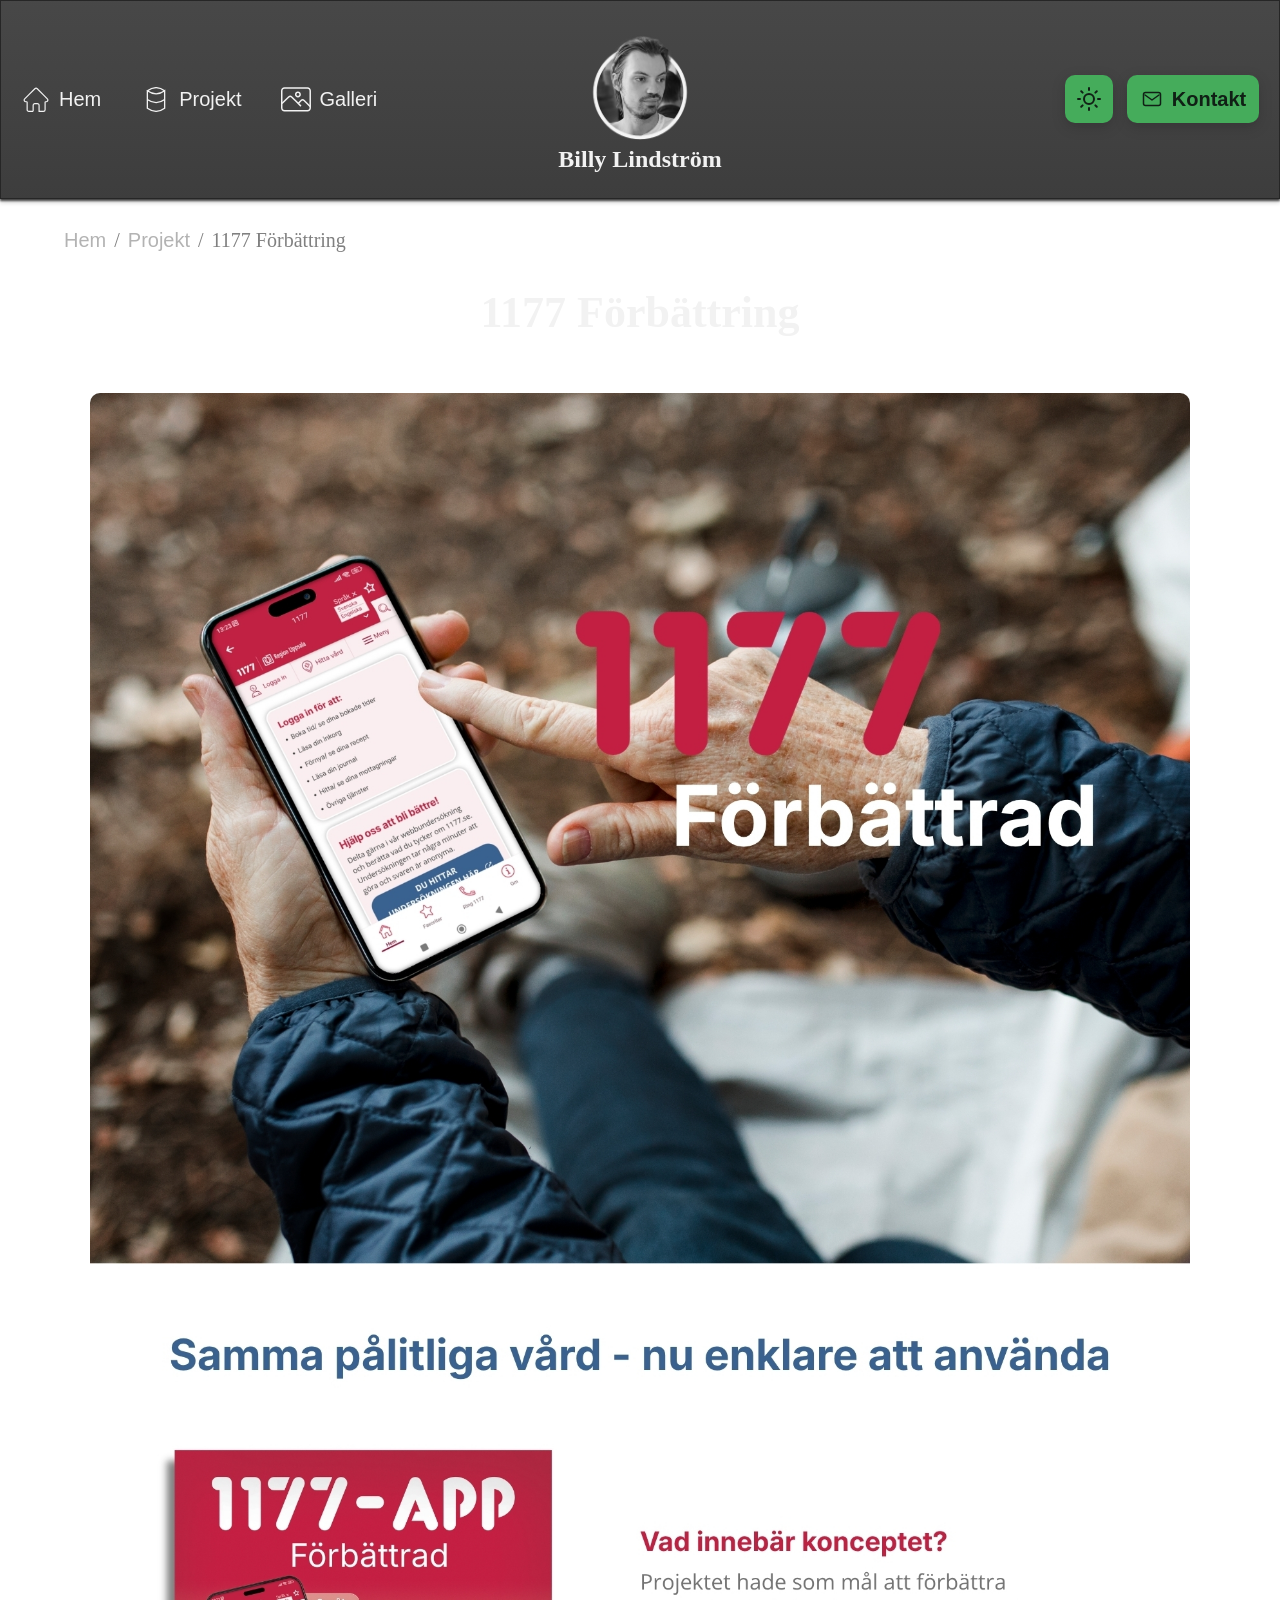
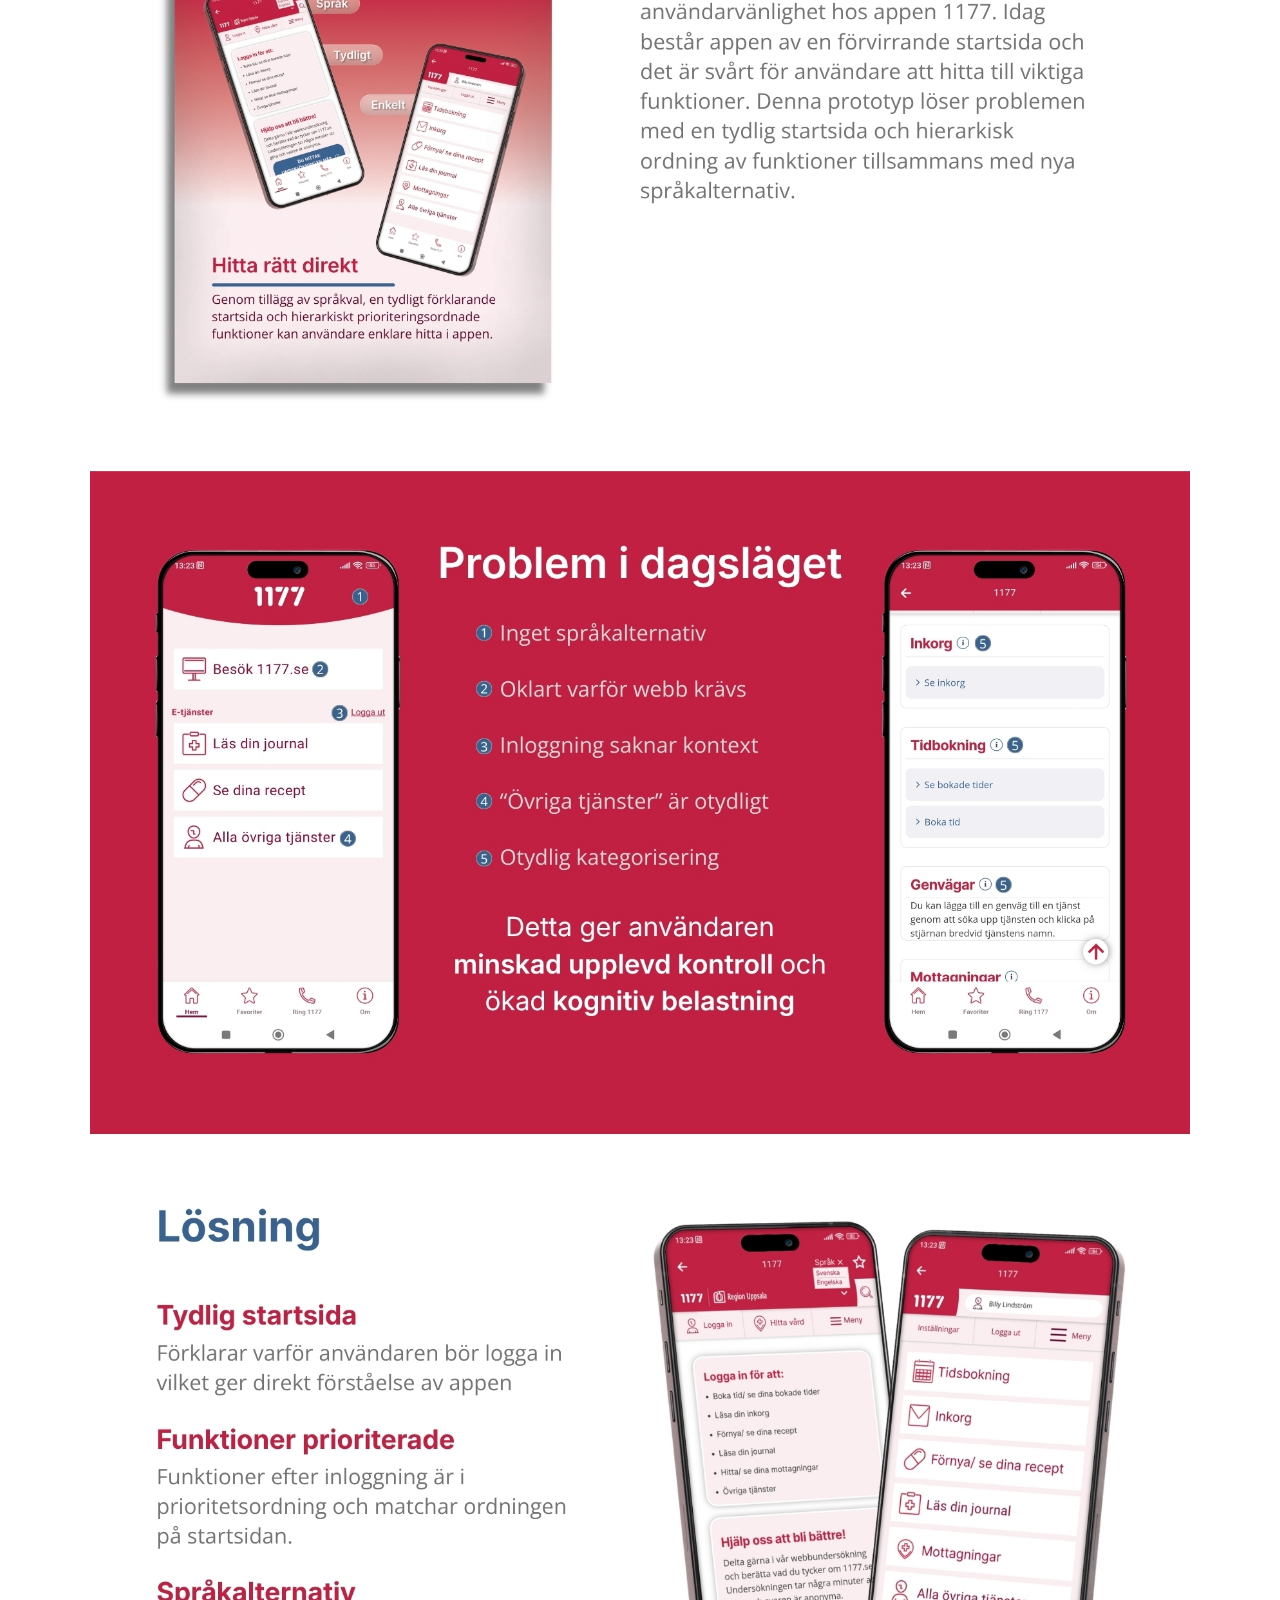
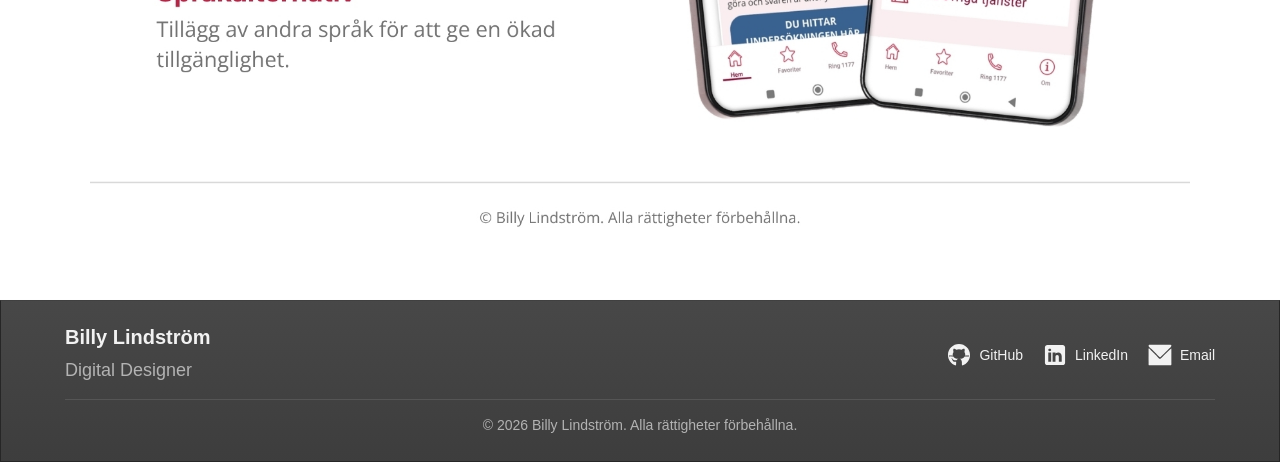
==== 1177-förbättring.html @ c071bd4d "New Manifest transparens project and added "läs mer" within the website for other projects" ====
<!DOCTYPE html>
<html lang="sv">

<head>
    <meta charset="UTF-8">
    <meta name="viewport" content="width=device-width, initial-scale=1.0">
    <title>Designmanifest</title>
    <link rel="icon" type="image/png" href="images/Porträtt-svartvit2.png">
    <link rel="stylesheet" href="Main.css">
</head>

<body>
    <video class="video-background" src="videos/Motion-graphics.mp4" autoplay loop muted playsinline></video>
    <!-- Navigation header -->
    <header>
        <nav class="navbar">
            <button class="menu-toggle" id="menuToggle" type="button" aria-controls="site-menu" aria-expanded="false">
                <span></span>
                <span></span>
                <span></span>
                <span class="sr-only">Öppna meny</span>
            </button>
            <ul class="nav-left" id="site-menu">
                <li>
                    <a href="index.html">
                        <svg class="nav-icon" width="25" height="25" viewBox="0 0 621 524"
                            xmlns="http://www.w3.org/2000/svg" style="vertical-align:middle;">
                            <path
                                d="M251,510.66l-90.501,0c-9.397,0 -18.41,-3.733 -25.055,-10.378c-6.645,-6.645 -10.378,-15.658 -10.378,-25.055c0,-46.145 0,-124.404 0,-154c-0,-3.132 -1.244,-6.137 -3.459,-8.352c-2.215,-2.215 -5.219,-3.459 -8.352,-3.459c-4.131,-0 -9.142,-0 -14.696,-0c-14.359,0 -27.298,-8.666 -32.765,-21.943c-5.467,-13.277 -2.38,-28.541 7.816,-38.651c65.613,-65.059 166.693,-165.285 213.264,-211.463c13.86,-13.743 36.225,-13.689 50.019,0.122c46.204,46.261 146.283,146.464 211.201,211.463c10.125,10.137 13.148,25.374 7.661,38.609c-5.487,13.235 -18.404,21.863 -32.732,21.863l-10.086,-0c-6.523,0 -11.811,5.288 -11.811,11.811c0,29.596 0,107.855 0,154c0,19.569 -15.864,35.433 -35.433,35.433l-90.531,0l0,-125.442c-0,-9.397 -3.733,-18.41 -10.378,-25.055c-6.645,-6.645 -15.658,-10.378 -25.055,-10.378c-16.707,-0 -36.591,-0 -53.297,-0c-9.397,-0 -18.41,3.733 -25.055,10.378c-6.645,6.645 -10.378,15.658 -10.378,25.055c0,47.369 0,125.442 0,125.442"
                                fill="none" stroke="currentColor" stroke-width="25" />
                        </svg>Hem
                    </a>
                </li>
                <li>
                    <a href="Projects.html">
                        <svg class="nav-icon" width="25" height="25" viewBox="0 0 353 474"
                            xmlns="http://www.w3.org/2000/svg" style="vertical-align:middle;">
                            <path
                                d="M340.407,71.674c-106.076,-78.644 -215.357,-79.153 -327.907,0c112.55,79.153 221.832,78.644 327.907,0l0,330.454c-106.076,78.644 -215.357,79.153 -327.907,-0l-0,-330.454l0,165.227c112.55,79.153 221.832,78.644 327.907,0"
                                fill="none" stroke="currentColor" stroke-width="25" />
                        </svg>Projekt
                    </a>
                </li>
                <li>
                    <a href="Gallery.html">
                        <svg class="nav-icon" width="25" height="25" viewBox="0 0 504 408"
                            xmlns="http://www.w3.org/2000/svg" style="vertical-align:middle;">
                            <path
                                d="M444.443,0c32.615,0 59.055,26.44 59.055,59.055l-0,289.346c0,32.615 -26.44,59.055 -59.055,59.055l-385.388,0c-32.615,-0 -59.055,-26.44 -59.055,-59.055l0,-289.346c-0,-32.615 26.44,-59.055 59.055,-59.055l385.388,0Zm-0,25l-385.388,0c-18.808,0 -34.055,15.247 -34.055,34.055l-0,289.346c-0,18.808 15.247,34.055 34.055,34.055l385.388,-0c18.808,-0 34.055,-15.247 34.055,-34.055l0,-289.346c0,-18.808 -15.247,-34.055 -34.055,-34.055Z"
                                fill="25" fill="currentcolor" stroke="currentColor" stroke-width="0" />
                            <path
                                d="M16.219,272.722c-0,0 73.354,-72.583 113.105,-111.916c13.8,-13.655 36.019,-13.662 49.828,-0.016c49.623,49.037 156.05,154.206 156.05,154.206"
                                fill="none" stroke="currentColor" stroke-width="25" />
                            <path
                                d="M289.064,269.664c0,0 27.565,-27.275 49.034,-48.518c13.8,-13.655 36.019,-13.662 49.828,-0.016c36.871,36.435 101.643,100.442 101.643,100.442"
                                fill="none" stroke="currentColor" stroke-width="25" />
                            <path
                                d="M284.288,69.465c27.474,0 49.78,22.306 49.78,49.78c0,27.474 -22.306,49.78 -49.78,49.78c-27.474,0 -49.78,-22.306 -49.78,-49.78c0,-27.474 22.306,-49.78 49.78,-49.78Zm0,25c-13.676,0 -24.78,11.103 -24.78,24.78c0,13.676 11.103,24.78 24.78,24.78c13.676,0 24.78,-11.103 24.78,-24.78c0,-13.676 -11.103,-24.78 -24.78,-24.78Z"
                                fill="25" fill="currentcolor" stroke="currentColor" stroke-width="0" />
                        </svg>Galleri
                    </a>
                </li>
            </ul>
            <div class="nav-center">
                <img src="images/Porträtt-svartvit2.png" alt="Portrait">
                <h1>Billy Lindström</h1>
            </div>
            <ul class="nav-right">
                <li>
                    <button class="theme-toggle" id="themeToggle" title="Toggle dark/light mode"
                        aria-label="Toggle dark/light mode">
                        <svg class="sun-icon" viewBox="0 0 24 24" xmlns="http://www.w3.org/2000/svg">
                            <circle cx="12" cy="12" r="5"></circle>
                            <line x1="12" y1="1" x2="12" y2="3"></line>
                            <line x1="12" y1="21" x2="12" y2="23"></line>
                            <line x1="4.22" y1="4.22" x2="5.64" y2="5.64"></line>
                            <line x1="18.36" y1="18.36" x2="19.78" y2="19.78"></line>
                            <line x1="1" y1="12" x2="3" y2="12"></line>
                            <line x1="21" y1="12" x2="23" y2="12"></line>
                            <line x1="4.22" y1="19.78" x2="5.64" y2="18.36"></line>
                            <line x1="18.36" y1="5.64" x2="19.78" y2="4.22"></line>
                        </svg>
                        <svg class="moon-icon" viewBox="0 0 24 24" xmlns="http://www.w3.org/2000/svg"
                            style="display:none;">
                            <path d="M21 12.79A9 9 0 1 1 11.21 3 7 7 0 0 0 21 12.79z"></path>
                        </svg>
                    </button>
                </li>
                <li>
                    <a href="Contact.html"><svg class="contact-icon" viewBox="0 0 24 24" aria-hidden="true">
                            <rect x="3.5" y="5.5" width="17" height="13" rx="2"></rect>
                            <path d="m5 8 7 5 7-5"></path>
                        </svg>Kontakt</a>
                </li>
            </ul>
        </nav>
    </header>
    <main>
        <div class="designmanifest-page">
            <nav class="breadcrumbs">
                <a href="index.html">Hem</a>
                <span>/</span>
                <a href="Projects.html">Projekt</a>
                <span>/</span>
                <span>1177 Förbättring</span>
            </nav>
            <section class="Project-Title">
                <h1>1177 Förbättring</h1>
            </section>
            <div class="designmanifest-container">
                <img id="designmanifest-uppslag1" src="images/1177_förbättring_läs-mer.jpg"
                    alt="1177 Förbättring uppslag 1">
            </div>
        </div>
    </main>
    <!-- Footer section -->
    <footer>
        <div class="footer-content">
            <div class="footer-left">
                <h3>Billy Lindström</h3>
                <p>Digital Designer</p>
            </div>
            <div class="footer-social">
                <a href="https://github.com/Billywebdev" target="_blank">
                    <svg class="footer-icon" xmlns="http://www.w3.org/2000/svg" viewBox="0 0 50 50" width="24"
                        height="24" style="vertical-align:middle;">
                        <path
                            d="M17.791,46.836C18.502,46.53,19,45.823,19,45v-5.4c0-0.197,0.016-0.402,0.041-0.61C19.027,38.994,19.014,38.997,19,39c0,0-3,0-3.6,0c-1.5,0-2.8-0.6-3.4-1.8c-0.7-1.3-1-3.5-2.8-4.7C8.9,32.3,9.1,32,9.7,32c0.6,0.1,1.9,0.9,2.7,2c0.9,1.1,1.8,2,3.4,2c2.487,0,3.82-0.125,4.622-0.555C21.356,34.056,22.649,33,24,33v-0.025c-5.668-0.182-9.289-2.066-10.975-4.975c-3.665,0.042-6.856,0.405-8.677,0.707c-0.058-0.327-0.108-0.656-0.151-0.987c1.797-0.296,4.843-0.647,8.345-0.714c-0.112-0.276-0.209-0.559-0.291-0.849c-3.511-0.178-6.541-0.039-8.187,0.097c-0.02-0.332-0.047-0.663-0.051-0.999c1.649-0.135,4.597-0.27,8.018-0.111c-0.079-0.5-0.13-1.011-0.13-1.543c0-1.7,0.6-3.5,1.7-5c-0.5-1.7-1.2-5.3,0.2-6.6c2.7,0,4.6,1.3,5.5,2.1C21,13.4,22.9,13,25,13s4,0.4,5.6,1.1c0.9-0.8,2.8-2.1,5.5-2.1c1.5,1.4,0.7,5,0.2,6.6c1.1,1.5,1.7,3.2,1.6,5c0,0.484-0.045,0.951-0.11,1.409c3.499-0.172,6.527-0.034,8.204,0.102c-0.002,0.337-0.033,0.666-0.051,0.999c-1.671-0.138-4.775-0.28-8.359-0.089c-0.089,0.336-0.197,0.663-0.325,0.98c3.546,0.046,6.665,0.389,8.548,0.689c-0.043,0.332-0.093,0.661-0.151,0.987c-1.912-0.306-5.171-0.664-8.879-0.682C35.112,30.873,31.557,32.75,26,32.969V33c2.6,0,5,3.9,5,6.6V45c0,0.823,0.498,1.53,1.209,1.836C41.37,43.804,48,35.164,48,25C48,12.318,37.683,2,25,2S2,12.318,2,25C2,35.164,8.63,43.804,17.791,46.836z"
                            fill="currentColor" />
                    </svg>GitHub
                </a>
                <a href="https://www.linkedin.com/in/billy-lindström-bb3aa13b2" target="_blank">
                    <svg class="footer-icon" xmlns="http://www.w3.org/2000/svg"
                        xmlns:xlink="http://www.w3.org/1999/xlink" viewBox="0 0 50 50" width="24px" height="24px"
                        style="vertical-align:middle;">
                        <path
                            d="M41,4H9C6.24,4,4,6.24,4,9v32c0,2.76,2.24,5,5,5h32c2.76,0,5-2.24,5-5V9C46,6.24,43.76,4,41,4z M17,20v19h-6V20H17z M11,14.47c0-1.4,1.2-2.47,3-2.47s2.93,1.07,3,2.47c0,1.4-1.12,2.53-3,2.53C12.2,17,11,15.87,11,14.47z M39,39h-6c0,0,0-9.26,0-10c0-2-1-4-3.5-4.04h-0.08C27,24.96,26,27.02,26,29c0,0.91,0,10,0,10h-6V20h6v2.56c0,0,1.93-2.56,5.81-2.56c3.97,0,7.19,2.73,7.19,8.26V39z"
                            fill="currentColor" />
                    </svg>LinkedIn
                </a>
                <a href="mailto:billy.lindstrom@hotmail.com">
                    <svg class="footer-icon" width="24" height="24" viewBox="0 0 50 50" version="1.1"
                        xmlns="http://www.w3.org/2000/svg" xmlns:xlink="http://www.w3.org/1999/xlink"
                        xml:space="preserve" xmlns:serif="http://www.serif.com/"
                        style="fill-rule:evenodd;clip-rule:evenodd;stroke-linejoin:round;stroke-miterlimit:2;">
                        <g id="Background" transform="matrix(0.950097,0,0,1.180982,-0.65261,1.380369)">
                            <path
                                d="M2.447,8.427C2.742,8.596 3.127,8.561 3.423,8.731C4.349,9.262 4.216,9.431 13.823,17.095C15.227,18.215 15.251,18.155 16.644,19.318C17.124,19.718 17.165,19.651 22.746,24.195C26.514,27.263 27.274,27 28.401,26.341C30.385,25.178 50.625,8.661 51.391,8.685C52.189,8.71 51.966,10.651 51.966,16.5C51.966,32.578 51.957,32.573 52.034,35.495C52.12,38.701 50.699,37.965 47.5,37.966C10.873,37.971 10.884,37.865 4.505,38.034C1.299,38.12 2.035,36.699 2.034,33.5C2.031,13.565 2.061,13.567 1.96,11.501C1.949,11.276 1.834,8.936 1.962,8.68C2.043,8.516 2.366,8.59 2.447,8.427Z"
                                fill="currentColor" />
                            <path
                                d="M3.824,6.159C2.826,5.372 2.82,5.39 2.746,5.309C1.814,4.282 2.16,2.776 2.469,2.47C3.144,1.804 5.341,2.034 7.5,2.034C46.631,2.038 46.629,1.993 49.513,2.034C52.671,2.079 52.805,4.402 50.307,6.285C40.594,13.607 30.113,22.178 28.397,23.343C26.434,24.675 25.297,23.022 20.626,19.342C15.994,15.694 16.02,15.669 15.617,15.354C11.662,12.265 11.65,12.32 7.766,9.172C5.833,7.606 5.774,7.703 3.824,6.159Z"
                                fill="currentColor" />
                        </g>
                    </svg>Email
                </a>
            </div>
        </div>
        <div class="footer-divider"></div>
        <div class="footer-bottom">
            <p>&copy; 2026 Billy Lindström. Alla rättigheter förbehållna.</p>
        </div>
    </footer>
    <script src="Main.js"></script>
</body>

</html>
---- Main.css ----
/* Modern arrow icon for links */
.arrow-icon {
  display: inline-block;
  vertical-align: middle;
  transition: transform 0.2s cubic-bezier(0.4, 0, 0.2, 1);
  color: inherit;
}

/* Animate arrow icon on hover for h3 links */
h3 a:hover .arrow-icon {
  transform: translateX(4px);
}

/* ===================================
   CSS VARIABLES
   =================================== */

:root {
  /* Colors dark mode */
  --bg: hsl(211, 0%, 5%);
  --bg-light: hsl(211, 0%, 10%);
  --bg-xtra-light: hsl(211, 0%, 15%);
  --bg-transparent: hsla(211, 0%, 5%, 0.8);
  --bg-light-transparent: hsla(211, 0%, 10%, 0.8);
  --text: hsl(0, 0%, 95%);
  --text-muted: hsl(0, 0%, 70%);
  --text-xtra-muted: hsl(0, 0%, 50%);
  --border: hsl(0, 0%, 15%);
  --gradient: linear-gradient(0deg, var(--bg), var(--bg-light));
  --gradient-transparent: linear-gradient(0deg,
      var(--bg-transparent),
      var(--bg-light-transparent));
  --highlight: hsl(0, 0%, 25%);
  --shadow: 0px 2px 2px hsla(0, 0%, 0%, 0.7), 0px 4px 4px hsla(0, 0%, 0%, 0.15);
  --color-accent-gold: #45ac5b;
  --color-accent-gold-light: #4ec267;

  /* Colors light mode */
  --bg-light-mode: hsl(0, 0%, 98%);
  --bg-light-mode-dark: hsl(0, 0%, 90%);
  --bg-light-mode-xtra-dark: hsl(0, 0%, 80%);
  --bg-light-mode-transparent: hsla(0, 0%, 98%, 0.8);
  --bg-light-mode-dark-transparent: hsla(0, 0%, 90%, 0.8);
  --text-light-mode: hsl(0, 0%, 10%);
  --text-light-mode-muted: hsl(0, 0%, 30%);
  --text-light-mode-xtra-muted: hsl(0, 0%, 60%);
  --color-light-mode-accent: #ba53a3;
  --color-light-mode-accent-light: #d95fbe;
  --border-light-mode: hsl(0, 0%, 80%);
  --gradient-light-mode: linear-gradient(0deg,
      var(--bg-light-mode),
      var(--bg-light-mode-dark));
  --gradient-light-mode-transparent: linear-gradient(0deg,
      var(--bg-light-mode-transparent),
      var(--bg-light-mode-dark-transparent));
  --highlight-light-mode: hsl(0, 0%, 98%);

  /* Font Families */
  --font-heading: Montserrat;
  --font-body: Open Sans, sans-serif;

  /* Font Sizes */
  --font-size-xs: 0.6875rem;
  --font-size-sm: 0.75rem;
  --font-size-base: 0.875rem;
  --font-size-md: 1rem;
  --font-size-lg: 1.125rem;
  --font-size-xl: 1.25rem;
  --font-size-2xl: 1.375rem;
  --font-size-3xl: 1.5rem;
  --font-size-4xl: 1.625rem;
  --font-size-5xl: 1.75rem;
  --font-size-6xl: 2rem;
  --font-size-7xl: 2.25rem;
  --font-size-8xl: 2.75rem;
  --font-size-9xl: 3.25rem;

  /* Spacing Scale */
  --gap-xs: 0.128em;
  --gap-s: 0.272em;
  --gap-m: 0.618em;
  --gap-l: 1em;
  --gap-xl: 1.618em;
  --gap-xxl: 2.618em;
}

/* Light mode theme overrides */
[data-theme="light"] {
  /* Light mode colors override */
  --bg: var(--bg-light-mode);
  --bg-light: var(--bg-light-mode-dark);
  --bg-xtra-light: var(--bg-light-mode-xtra-dark);
  --bg-transparent: var(--bg-light-mode-transparent);
  --bg-light-transparent: var(--bg-light-mode-dark-transparent);
  --text: var(--text-light-mode);
  --text-muted: var(--text-light-mode-muted);
  --text-xtra-muted: var(--text-light-mode-xtra-muted);
  --border: var(--border-light-mode);
  --gradient: var(--gradient-light-mode);
  --gradient-transparent: var(--gradient-light-mode-transparent);
  --highlight: var(--highlight-light-mode);
  --shadow: 0px 2px 2px hsla(0, 0%, 0%, 0.1), 0px 4px 4px hsla(0, 0%, 0%, 0.05);
  --color-accent-gold: var(--color-light-mode-accent);
  --color-accent-gold-light: var(--color-light-mode-accent-light);
}

/* Theme toggle button styling */
.theme-toggle {
  display: flex;
  align-items: center;
  justify-content: center;
  background: none;
  border: none;
  cursor: pointer;
  width: 40px;
  height: 40px;
  border-radius: 50%;
  transition: all 0.3s ease;
  color: var(--bg);
  font-size: 20px;
}

@media (hover: hover) and (pointer: fine) {
  .theme-toggle:hover {
    transform: scale(1.1);
  }
}

.theme-toggle svg {
  width: 24px;
  height: 24px;
  stroke: currentColor;
  fill: none;
  stroke-width: 2;
  stroke-linecap: round;
  stroke-linejoin: round;
}

/* ===================================
   GLOBAL STYLES & TYPOGRAPHY
   =================================== */

/* Fade-in animation for page content */
@keyframes fadeIn-from-bottom {
  from {
    opacity: 0;
    transform: translateY(-20px);
  }

  to {
    opacity: 1;
    transform: translateY(0);
  }
}

/* Fade-in animation for main title */
@keyframes fadeIn-from-top {
  from {
    opacity: 0;
    transform: translateY(20px);
  }

  to {
    opacity: 1;
    transform: translateY(0);
  }
}

/* Fade-in animation for error messages */
@keyframes fadeInError {
  from {
    opacity: 0;
    transform: translateY(-10px);
  }

  to {
    opacity: 1;
    transform: translateY(0);
  }
}

/* Imported fonts */
@font-face {
  font-family: Montserrat;
  src: url(fonts/Montserrat-VariableFont_wght.ttf);
}

/* Enable smooth scrolling for website */
html {
  scroll-behavior: smooth;
}

/* Reset default browser styles and set box-sizing for all elements */
* {
  box-sizing: border-box;
  padding: 0;
  margin: 0;
}

/* Styles main content area with background image */

main {
  position: relative;
  flex: 1;
  z-index: 1;
}

.video-background {
  position: fixed;
  top: 0;
  left: 0;
  width: 100vw;
  height: 100vh;
  object-fit: cover;
  z-index: 0;
  pointer-events: none;
}

/* Make sure content takes full height of viewport */
body {
  min-height: 100vh;
  display: flex;
  flex-direction: column;
}

/* Styles the heading text and adds a margin*/
h1 {
  font-family: var(--font-heading);
  font-size: var(--font-size-6xl);
  color: var(--text);
}

/* Styles the second and third heading text */
h2,
h3 {
  font-family: var(--font-body);
  font-size: var(--font-size-xl);
  color: var(--text);
}

/* Styles the fourth heading text - smaller, uses heading font */
h4 {
  font-family: var(--font-body);
  font-size: var(--font-size-xl);
  color: var(--text-muted);
}

/* Styles the body text */
p {
  font-family: var(--font-body);
  font-size: var(--font-size-lg);
  color: var(--text-muted);
  line-height: 1.5;
}

/* Styles specific words */
span {
  color: var(--color-accent-gold);
  font-family: var(--font-heading);
}

/* Styles heading links with gold color and smooth transitions */
h3 a {
  font-size: var(--font-size-xl);
  color: var(--color-accent-gold);
  font-family: var(--font-body);
  text-decoration: none;
  position: relative;
}

/* Animated underline for heading links */
h3 a::after {
  content: "";
  position: absolute;
  bottom: -3px;
  left: 0;
  width: 0;
  height: 2px;
  background-color: var(--color-accent-gold);
  transition: width 0.3s ease;
}

/* Hover state for heading links with color change */
h3 a:hover {
  color: var(--color-accent-gold-light);
}

/* Animate underline on hover */
h3 a:hover::after {
  width: 100%;
}

/* ===================================
   HEADER & NAVIGATION
   =================================== */

/* Align icon and link text horizontally inside each list item */
.nav-left li,
.nav-right li {
  display: flex;
  align-items: center;
  gap: 8px;
  color: var(--text);
}

/* Styles list item images with fixed dimensions */
li img,
.nav-icon {
  width: 30px;
  height: 25px;
  margin: 0;
  display: block;
  stroke: var(--text);
  fill: var(--text);
}

/* Adds background color, padding around elements and positions nav items correctly */
.navbar {
  background-color: var(--bg-light);
  background: var(--gradient-transparent);
  padding: 18px 0;
  border: solid 1px var(--border);
  position: relative;
  display: flex;
  justify-content: center;
  align-items: center;
  font-family: var(--font-body);
  box-shadow: var(--shadow);
  backdrop-filter: blur(6px);
  z-index: 10;
}

.menu-toggle {
  display: none;
}

/* Positions nav pages in an absoluted position with gap between */
.nav-left,
.nav-right {
  position: absolute;
  display: flex;
  gap: 60px;
}

/* Positions nav pages to the left with a margin */
.nav-left {
  left: 40px;
}

/* Positions "Contacts" page to the right with a margin */
.nav-right {
  right: 40px;
}

/* Styles linked text in navigation */
.nav-left a,
.nav-right a {
  color: var(--text);
  text-decoration: none;
  font-size: var(--font-size-xl);
  font-family: var(--font-body);
  display: flex;
  align-items: center;
  gap: 8px;
  transition: all 0.3s ease;
}

.contact-icon {
  width: 24px;
  height: 24px;
  display: block;
  flex: 0 0 auto;
  fill: none;
  stroke: currentColor;
  stroke-width: 1.5;
  stroke-linecap: round;
  stroke-linejoin: round;
}

/* Active state color for current page in navigation */
.nav-left li.active a {
  color: var(--text-muted);
}

.nav-left li.active .nav-icon {
  color: var(--text-muted);
  stroke: var(--text-muted);
  fill: var(--text-muted);
}

/* Smooth hover effect for left nav links */
.nav-left li {
  transition: all 0.3s ease;
}

/* Hover animation for left nav items with upward movement */
.nav-left li:hover {
  transform: translateY(-3px);
}

/* Changes left nav link text color on hover */
.nav-left a:hover {
  color: var(--text-muted);
}

/* Change SVG icon color on hover */
.nav-left li:hover .nav-icon {
  color: var(--text-muted);
  stroke: var(--text-muted);
  fill: var(--text-muted);
}

/* Style Contact button */
.nav-right li {
  background-color: var(--color-accent-gold);
  padding: 10px 16px;
  border-radius: 8px;
  transition: all 0.3s ease;
}

/* Styles Contact buttons text */
.nav-right a {
  color: var(--bg-light);
  font-weight: bold;
}

/* Light mode Contact button text styling */
[data-theme="light"] .nav-right a {
  color: white;
}

/* Light mode Contact button icon color - Image */
[data-theme="light"] .nav-right a img {
  filter: brightness(0) invert(1);
}

@media (hover: hover) and (pointer: fine) {

  /* Hover animation for Contact button */
  .nav-right li:hover {
    background-color: var(--color-accent-gold-light);
    transform: scale(1.08);
    box-shadow: 0 4px 12px rgba(78, 194, 103, 0.4);
  }

  /* Light mode hover effect for Contact button */
  [data-theme="light"] .nav-right li:hover {
    box-shadow: 0 4px 12px rgba(11, 47, 212, 0.3);
  }
}

/* Refined desktop navigation controls */
@media (min-width: 1000px) {
  .nav-right {
    align-items: center;
    gap: 14px;
  }

  .nav-right li {
    height: 48px;
    padding: 0;
    border-radius: 10px;
    background: var(--color-accent-gold);
    box-shadow: 0 4px 14px rgba(0, 0, 0, 0.18);
  }

  .nav-right li:first-child {
    width: 48px;
  }

  .nav-right li:last-child {
    min-width: 132px;
  }

  .nav-right .theme-toggle,
  .nav-right a {
    width: 100%;
    height: 100%;
  }

  .nav-right .theme-toggle {
    color: #102015;
    border-radius: 9px;
  }

  .nav-right a {
    justify-content: center;
    color: #102015;
    border-radius: 9px;
  }

  [data-theme="light"] .nav-right a {
    color: white;
  }



  [data-theme="light"] .nav-right .theme-toggle {
    color: white;
  }

  .nav-right li:hover {
    background-color: var(--color-accent-gold-light);
    transform: translateY(-2px);
    box-shadow: 0 8px 18px rgba(69, 172, 91, 0.28);
  }

  .nav-right li:first-child:hover .theme-toggle {
    transform: none;
  }
}

/* Aligns the portrait image with the name vertically and centered */
.nav-center {
  display: flex;
  flex-direction: column;
  align-items: center;
  text-align: center;
}

/* Changes the size of the portrait image and put a margin between the text */
.nav-center img {
  width: 120px;
  height: auto;
  margin-bottom: 6px;
}

.nav-center h1 {
  font-size: var(--font-size-3xl);
  color: var(--text);
}

/* ===================================
   FOOTER
   =================================== */

/* Styles and aligns the items in the footer */
footer {
  background-color: var(--bg-light);
  background: var(--gradient-transparent);
  border: solid 1px var(--border);
  border-top: solid 1px var(--highlight);
  padding: 40px 10%;
  margin-top: 0;
  display: flex;
  flex-direction: column;
  align-items: center;
  gap: 25px;
  box-shadow: var(--shadow);
  position: relative;
  z-index: 2;
  backdrop-filter: blur(6px);
}

/* Adds a row flex layout to footer content */
.footer-content {
  display: flex;
  justify-content: space-between;
  align-items: center;
  width: 100%;
  max-width: 1200px;
  gap: 40px;
}

/* Increase font size and adds margin for h3 */
.footer-left h3 {
  margin: 0 0 10px 0;
  font-size: var(--font-size-3xl);
}

/* Decrease font size for p */
.footer-left p {
  font-size: var(--font-size-lg);
}

/* Aligns social links */
.footer-social {
  display: flex;
  gap: 20px;
  align-items: center;
}

/* Aligns and styles social links */
.footer-social a {
  display: flex;
  align-items: center;
  gap: 8px;
  color: var(--text);
  text-decoration: none;
  font-family: var(--font-body);
  font-size: var(--font-size-lg);
  transition: all 0.3s ease;
}

/* Hover effect for social links */
.footer-social a:hover {
  color: var(--text-muted);
  transform: translateY(-2px);
}

/* Resizes social icons */
.footer-social img {
  width: 24px;
  height: 24px;
}

/* Footer social SVG icon color */
.footer-icon {
  fill: var(--text);
  width: 24px;
  height: 24px;
  display: inline-block;
  vertical-align: middle;
  transition: fill 0.3s;
}

/* Adds a divider */
.footer-divider {
  width: 100%;
  max-width: 1200px;
  height: 1px;
  background-color: rgba(255, 255, 255, 0.1);
}

/* Aligns the copyright section */
.footer-bottom {
  text-align: center;
  display: flex;
  align-items: center;
  gap: 15px;
  flex-wrap: wrap;
  justify-content: center;
}

/* Copyright text styling */
.footer-bottom p {
  margin: 0;
  font-size: var(--font-size-base);
  color: var(--text-muted);
}

/* Copyright text and links styling */
.footer-bottom a {
  color: var(--text-muted);
  text-decoration: none;
  font-size: var(--font-size-base);
  font-family: var(--font-body);
  transition: color 0.3s ease;
}

/* Change link color to gold on hover */
.footer-bottom a:hover {
  color: var(--color-accent-gold);
}

/* ===================================
   INDEX PAGE
   =================================== */

/* Index page content centered aligned with padding */
.index-page {
  display: flex;
  flex-direction: column;
  align-items: center;
  padding: 40px 10%;
  padding-top: 0;
}

/* Creates the main layout of the page with an overall grid*/
.container {
  display: grid;
  grid-template-columns: 1fr 1fr;
  grid-template-rows: clamp(100px, 20vw, 300px);
  grid-auto-rows: 400px;
  width: 1200px;
  max-width: 100%;
  gap: var(--gap-m);
  justify-items: stretch;
  align-items: stretch;
}

/* Styles the sections of the main grid and makes sure the take upp all the space within the grid. Adds an*/
.container div section {
  background: var(--gradient-transparent);
  border: solid 1px var(--border);
  border-top: solid 1px var(--highlight);
  border-radius: 10px;
  width: 100%;
  height: 100%;
  animation: fadeIn-from-bottom 1s ease-out;
  box-shadow: var(--shadow);
  backdrop-filter: blur(6px);
}

/* Pushes the first box of the grid across the top two columns*/
.item1 {
  grid-column-start: 1;
  grid-column-end: 3;
  height: clamp(100px, 20vw, 300px);
  display: flex;
  align-items: center;
  animation: fadeIn-from-top 1s ease-out;
}

/* Aligns the top image of text */
.item1 img {
  display: flex;
  justify-content: center;
  align-items: center;
  width: 100%;
  max-height: 100%;
  object-fit: contain;
}

/* Puts "Skills" and "Experiences" evenly next to each other and adds a gap between them */
.item2 {
  display: flex;
  flex-direction: row;
  justify-content: space-between;
  gap: var(--gap-m);
}

/* Adds padding within "Skills" and "Experiences" sections */
.item2 section {
  padding: var(--gap-xl);
  display: flex;
  flex-direction: column;
  flex: 1;
}

.item2 section h1 {
  margin-bottom: var(--gap-m);
}

.Experiences p {
  text-align: left;
  hyphens: auto;
  font-size: var(--font-size-md);
}

/* Grid layout for Skills cards; keep heading full width */
.Skills {
  display: flex;
  flex-wrap: wrap;
  gap: var(--gap-m);
}

.Skills h1 {
  grid-column: 1 / -1;
}

.Skills .Verktyg {
  margin: 0;
  justify-self: center;
  text-align: center;
}

.Verktyg {
  font-family: var(--font-body) !important;
  color: var(--text-xtra-muted);
  padding: var(--gap-s);
  border: var(--text-xtra-muted) 1px solid;
  display: inline-block;
  border-radius: var(--gap-s);
}

/* Positions skills titles next to their rating images */
.Skills h2 {
  display: flex;
  align-items: center;
  gap: 8px;
}

/* Resizes rating images */
.Skills h2 img {
  height: 1em;
  width: auto;
  display: inline-block;
}

/* Creates a grid within the main grid with a gap between three separate boxes */
.item3 {
  display: grid;
  grid-template-columns: 1fr 1fr;
  grid-template-rows: 1fr 1fr;
  gap: var(--gap-m);
}

/* Spans one of the three boxes to the top*/
.intro {
  grid-column: 1 / 3;
  padding: var(--gap-xl);
}

.intro h1 {
  font-size: var(--font-size-2xl);
  line-height: 1.3;
}

/* Centers Education and Years sections both horizontally and vertically */
.Education,
.Years {
  display: flex;
  justify-content: center;
  align-items: center;
  flex-direction: column;
  gap: var(--gap-s);
}

/* Aligns Projects and Gallery items */
.Projects,
.Gallery {
  display: flex;
  flex-direction: column;
  align-items: center;
  padding: 0;
  position: relative;
  overflow: hidden;
}

/* Carousel container with hidden overflow */
.carousel-container {
  width: 100%;
  height: 100%;
  display: flex;
  overflow: hidden;
  margin-top: 20px;
}

.carousel-container::-webkit-scrollbar {
  display: none;
}

/* Carousel track holds all slides */
.carousel-track {
  display: flex;
  align-items: center;
  justify-content: flex-start;
  gap: 1em;
  flex: 0 0 auto;
  will-change: transform;
  animation: carousel 40s linear infinite;
  padding-right: 1em;
}

/* Individual carousel slides */
.carousel-slide {
  flex: 0 0 auto;
  height: 100%;
}

/* Infinite carousel animation */
@keyframes carousel {
  from {
    transform: translateX(0);
  }

  to {
    transform: translateX(-100%);
  }
}

/* Adds margin to Projects and Gallery heading text */
.Projects h1,
.Gallery h1 {
  margin-top: var(--gap-l);
}

/* Resizes and styles images in Projects and Gallery sections */
.Projects img,
.Gallery img {
  width: 100%;
  height: 100%;
}

.Projects img {
  object-fit: cover;
  margin-top: 20px;
  animation: float 4s ease-in-out infinite;
}

/* Floating animation for Projects image */
@keyframes float {

  0%,
  100% {
    transform: translateY(0px);
  }

  50% {
    transform: translateY(15px);
  }
}

.intro h3,
.Projects h3,
.Gallery h3 {
  margin-top: var(--gap-m);
}

/* ===================================
   PROJECTS PAGE
   =================================== */

/* Title styling and positioning */
.Project-Title h1 {
  font-size: var(--font-size-9xl);
  padding: 20px;
}

/* Creates vertically stacked project cards. */
.projects-page {
  display: flex;
  flex-direction: column;
  align-items: center;
  gap: 40px;
  padding: 40px 10%;
}

/* Aligns and styles project cards horizontally */
.project-item {
  width: 1200px;
  max-width: 100%;
  height: 450px;
  background: var(--gradient-transparent);
  border: solid 1px var(--border);
  border-top: solid 1px var(--highlight);
  border-radius: 10px;
  padding: 0;
  display: flex;
  align-items: stretch;
  box-shadow: var(--shadow);
  backdrop-filter: blur(6px);
  animation: appear linear;
  animation-timeline: view();
  animation-range: entry 0% cover 20%;
  overflow: hidden;
}

@keyframes appear {
  from {
    opacity: 0;
    scale: 0.5;
  }

  to {
    opacity: 1;
    scale: 1;
  }
}

/* Image wrapper to contain zoom within left 50% */
.project-image-wrapper {
  flex: 0 0 50%;
  width: 50%;
  height: 100%;
  overflow: hidden;
  border-radius: 10px 0 0 10px;
}

/* Resizes and styles each projects image */
.project-item img {
  width: 100%;
  height: 100%;
  object-fit: cover;
  box-sizing: border-box;
  display: block;
  transition: transform 200ms ease;
}

/* Scale up rosmarin and vilda-djur images on hover */
.project-item img:hover {
  transform: scale(1.03);
}

/* Styles and positions each projects text */
.project-item .project-content {
  text-align: left;
  width: 50%;
  padding: var(--gap-xl);
}

/* Flexbox container for h1 and h2 to position them on same line */
.project-header {
  display: flex;
  justify-content: space-between;
  align-items: center;
}

.project-content h2 {
  font-size: var(--font-size-3xl);
  color: var(--text-muted);
}

/* Adds margins headings */
.project-content h3 {
  margin-bottom: var(--gap-xs);
  margin-top: var(--gap-l);
}

.project-content h4 {
  margin-top: var(--gap-xs);
}

/* ===================================
   DESIGNMANIFEST PAGE
   =================================== */

/* Align heading centered above main content and adds padding with full screen layout */
.designmanifest-page {
  display: flex;
  flex-direction: column;
  align-items: center;
  padding: 40px 10%;
}

/* Breadcrumbs navigation styling */
.breadcrumbs {
  width: 1200px;
  max-width: 100%;
  display: flex;
  align-items: center;
  gap: 8px;
  margin-bottom: 20px;
  font-family: var(--font-body);
  font-size: var(--font-size-xl);
  color: var(--text-muted);
}

.breadcrumbs a {
  color: var(--text-muted);
  text-decoration: none;
  transition: color 0.2s ease;
}

.breadcrumbs a:hover {
  color: var(--text);
}

.breadcrumbs span {
  color: var(--text-xtra-muted);
}

/* Title styling and positioning */
.designmanifest-page .Project-Title h1 {
  font-size: var(--font-size-9xl);
  margin: 0 0 40px 0;
  padding: 20px;
}

/* Container for designmanifest images displayed in a column */
.designmanifest-container {
  width: 1200px;
  max-width: 100%;
  display: flex;
  flex-direction: column;
  align-items: center;
  border-radius: 10px;
  overflow: hidden;
}

/* Styles each designmanifest image */
.designmanifest-container img {
  width: 100%;
  height: auto;
  object-fit: contain;
  box-shadow: var(--shadow);
}

.project-detail-title {
  font-size: var(--font-size-9xl);
  padding: 20px;
}

/* ===================================
   GALLERY PAGE
   =================================== */

/* Align heading centered above main content and adds padding with full screen layout */
.gallery-page {
  display: flex;
  flex-direction: column;
  align-items: center;
  padding: 40px 10%;
}

/* Title styling and positioning */
.gallery-page .Project-Title h1 {
  font-size: var(--font-size-9xl);
  margin: 0 0 40px 0;
  padding: 20px;
}

/* Resizes the main container for the gallery */
.gallery-container {
  width: 1200px;
  max-width: 100%;
}

/* Creates and styles the 3x3 grid */
.gallery-grid {
  display: grid;
  grid-template-columns: repeat(3, 1fr);
  gap: 20px;
  transition: transform 420ms cubic-bezier(0.22, 1, 0.36, 1), filter 420ms ease, opacity 420ms ease;
}

.gallery-grid.is-expanded .gallery-item:not(.is-active) {
  opacity: 1;
  filter: none;
  transform: none;
}

.gallery-grid.is-expanded .gallery-item.is-active {
  transform: scale(1);
}

/* Styles and aligns each gallery item*/
.gallery-item {
  border: solid 1px var(--border);
  background: var(--gradient-transparent);
  border-top: solid 1px var(--highlight);
  border-radius: 10px;
  display: flex;
  flex-direction: column;
  text-align: left;
  color: var(--text-muted);
  cursor: pointer;
  position: relative;
  transition:
    transform 420ms cubic-bezier(0.22, 1, 0.36, 1),
    box-shadow 220ms ease,
    opacity 320ms ease,
    filter 320ms ease,
    grid-column 420ms ease;
  transform-origin: center;
  will-change: transform, opacity, filter;
  box-shadow: var(--shadow);
  overflow: hidden;
  backdrop-filter: blur(6px);
  animation: appear linear;
  animation-timeline: view();
  animation-range: entry 0% cover 20%;
}

.gallery-item:focus-visible {
  outline: 2px solid var(--accent);
  outline-offset: 4px;
}

.gallery-item div {
  border-top: solid 1px var(--border);
  display: grid;
  grid-template-columns: 1fr auto;
  grid-template-rows: auto auto;
  align-items: center;
  padding: var(--gap-m);
}

/* Resizes and styles each gallery item image */
.gallery-item img {
  width: 100%;
  height: auto;
  object-fit: contain;
  border-top-left-radius: 10px;
  border-top-right-radius: 10px;
}

/* Aligns and styles each gallery item title */
.gallery-item h3 {
  font-family: var(--font-heading);
  grid-column: 1;
  grid-row: 1;
  margin: 0;
}

/* Place the optional h4 to the right of h3 */
.gallery-item h4 {
  color: var(--text-muted);
  grid-column: 2;
  grid-row: 1;
  justify-self: end;
}

/* Aligns and styles each gallery item description text */
.gallery-item p {
  color: var(--text-muted);
  grid-column: 1 / -1;
  grid-row: 2;
  margin-top: var(--gap-xs);
}

@media (hover: hover) and (pointer: fine) {

  /* Scale up and add shadow on hover for gallery items */
  .gallery-item:hover {
    transform: scale(1.03);
    box-shadow: 0 10px 20px rgba(0, 0, 0, 0.35);
    z-index: 2;
  }
}

.gallery-item.is-expanded {
  grid-column: 1 / -1;
  width: 100%;
  box-shadow: 0 18px 40px rgba(0, 0, 0, 0.4);
  z-index: 3;
  overflow: visible;
}

.gallery-item.is-expanded .gallery-close {
  opacity: 1;
  pointer-events: auto;
}

.gallery-item.is-expanded img {
  display: block;
  width: 100%;
  height: auto;
  max-height: none;
  object-fit: contain;
  border-radius: 0;
  background: rgba(15, 17, 22, 0.7);
}

.gallery-item.is-expanded>div {
  width: 100%;
}

.gallery-close {
  position: absolute;
  top: 14px;
  right: 14px;
  width: 42px;
  height: 42px;
  border-radius: 50%;
  border: 1px solid rgba(255, 255, 255, 0.2);
  background: rgba(10, 12, 18, 0.8);
  color: #fff;
  font-size: 2rem;
  line-height: 1;
  display: flex;
  align-items: center;
  justify-content: center;
  cursor: pointer;
  opacity: 0;
  pointer-events: none;
  transition: opacity 220ms ease, transform 200ms ease, background 200ms ease;
  z-index: 4;
}

.gallery-close:hover,
.gallery-close:focus-visible {
  transform: scale(1.05);
  background: rgba(30, 35, 45, 0.95);
}

/* ===================================
   CONTACT PAGE
   =================================== */

/* Center and positions title above form */
.contact-container {
  display: flex;
  flex-direction: column;
  align-items: center;
  padding: 40px 10%;
}

/* Contact page title styling and positioning */
.contact-title h1 {
  font-size: var(--font-size-9xl);
  margin: 0 0 35px 0;
  padding: 20px;
}

/* Puts Messages on left and subject,name,email and button on right with gap between */
.contact-form {
  display: flex;
  gap: 20px;
  align-items: stretch;
  width: 100%;
  max-width: 1200px;
  margin: 0 auto;
}

/* Adds background color, border radius, and padding to both form columns */
.contact-form .form-left,
.contact-form .form-right {
  background: var(--gradient-transparent);
  border: solid 1px var(--border);
  border-top: solid 1px var(--highlight);
  border-radius: 10px;
  padding: 20px;
  box-shadow: var(--shadow);
  backdrop-filter: blur(6px);
}

/* Left column take up 50% width */
.contact-form .form-left {
  flex: 1 1 50%;
  min-width: 300px;
}

/* Right column take up 50% width with vertical alignments */
.contact-form .form-right {
  flex: 1 1 50%;
  min-width: 260px;
  display: flex;
  flex-direction: column;
  gap: 0;
  justify-content: space-between;
}

/* Container for name fields to display side by side */
.name-fields {
  display: flex;
  gap: 10px;
  width: 100%;
}

/* Individual name field containers */
.name-field {
  flex: 1;
  position: relative;
}

/* Error message styling */
.error-message {
  color: #dc3545;
  font-size: var(--font-size-base);
  margin-top: 2px;
  display: block;
  position: absolute;
  animation: fadeInError 0.3s ease-out;
}

/* Input field validation states */
.contact-form input.input-error,
.contact-form textarea.input-error,
.contact-form select.input-error {
  border: 2px solid #dc3545 !important;
}

.contact-form input.input-valid,
.contact-form textarea.input-valid,
.contact-form select.input-valid {
  border: 2px solid #4caf50 !important;
}

/* Character counter styles */
.char-counter {
  font-size: var(--font-size-base);
  display: block;
  position: absolute;
}

.char-counter.counter-invalid {
  color: #dc3545;
}

.char-counter.counter-valid {
  color: #4caf50;
}

/* Message required error (styled like char-counter) */
.message-required {
  font-size: var(--font-size-base);
  display: block;
  position: absolute;
  color: #dc3545;
  animation: fadeInError 0.3s ease-out;
}

/* Success message styling */
.success-message {
  background: var(--gradient);
  border: solid 1px var(--border);
  border-top: solid 1px var(--highlight);
  border-radius: 10px;
  padding: 1.25rem 1.5rem;
  margin-bottom: 1.5rem;
  font-family: var(--font-body);
  font-size: var(--font-size-lg);
  color: var(--text);
  text-align: center;
  box-shadow: var(--shadow);
  animation: fadeInSlide 0.3s ease-out;
}

.success-message .name-highlight {
  color: var(--color-accent-gold);
  font-weight: 600;
}

/* Styles and aligns the input for text, email and textarea */
.contact-form input[type="text"],
.contact-form input[type="email"],
.contact-form input[type="tel"],
.contact-form select,
.contact-form textarea {
  width: 100%;
  padding: 10px 12px;
  border-radius: 6px;
  border: 1px solid rgba(255, 255, 255, 0.06);
  font-family: var(--font-body);
  font-size: var(--font-size-md);
  color: black;
  box-sizing: border-box;
}

/* Blue border on focus */
.contact-form input[type="text"]:focus,
.contact-form input[type="email"]:focus,
.contact-form input[type="tel"]:focus,
.contact-form select:focus,
.contact-form textarea:focus {
  outline: none;
  border: 2px solid #4a90e2;
}

/* Creates a min height for textarea */
.contact-form textarea {
  min-height: 320px;
}

/* Button group container for side-by-side buttons */
.button-group {
  display: flex;
  gap: 10px;
  justify-content: flex-end;
}

/* Styles and aligns send button */
.send-btn {
  font-family: var(--font-body);
  font-size: var(--font-size-lg);
  font-weight: bold;
  padding: 10px 14px;
  background-color: var(--color-accent-gold);
  color: var(--bg-light);
  border: none;
  border-radius: 6px;
  cursor: pointer;
  transition: all 0.3s ease;
}

/* Styles and aligns clear button */
.clear-btn {
  font-family: var(--font-body);
  font-size: var(--font-size-lg);
  font-weight: bold;
  padding: 10px 14px;
  background-color: var(--bg-light);
  color: var(--text-muted);
  border: none;
  border-radius: 6px;
  cursor: pointer;
  transition: all 0.3s ease;
}

/* Hover effects for send button */
.send-btn:hover {
  background-color: var(--color-accent-gold-light);
  transform: scale(1.08);
  box-shadow: 0 4px 12px rgba(78, 194, 103, 0.4);
}

/* Hover effects for clear button */
.clear-btn:hover {
  background-color: var(--bg-xtra-light);
  transform: scale(1.08);
  box-shadow: 0 4px 12px rgba(0, 0, 0, 0.35);
}

/* Label styling for screen-reader only */
.contact-form label {
  display: block;
  color: #dfeaf6;
  font-weight: 600;
  margin-bottom: 6px;
}

/* Visually hide labels but keep them accessible to screen readers */
.sr-only {
  position: absolute;
  width: 1px;
  height: 1px;
  padding: 0;
  margin: -1px;
  overflow: hidden;
  clip: rect(0, 0, 0, 0);
  white-space: nowrap;
  border: 0;
}

/* ===================================
   RESPONSIVE STYLES - HEADER & FOOTER
   =================================== */

/* Tablet size */
@media (min-width: 820px) and (max-width: 1280px) {

  /* Reduce navigation padding on tablets */
  .navbar {
    padding: 25px 0;
  }

  /* Reduce gap between navigation items */
  .nav-left,
  .nav-right {
    gap: 40px;
  }

  .nav-right {
    gap: 14px;
  }

  /* Reduce left margin for navigation */
  .nav-left {
    left: 20px;
  }

  /* Reduce right margin for contact button */
  .nav-right {
    right: 20px;
  }



  /* Tablet footer adjustments */
  footer {
    padding: 25px 5%;
    margin-top: 0;
    gap: 15px;
  }

  /* Reduce gap between footer sections */
  .footer-content {
    gap: 20px;
  }

  /* Reduce footer heading size on tablets */
  .footer-left h3 {
    font-size: 20px;
    margin: 0 0 8px 0;
  }

  /* Reduce social link font size on tablets */
  .footer-social a {
    font-size: 14px;
  }
}

/* Mobile size */
@media (max-width: 1000px) {

  .navbar {
    min-height: 78px;
    padding: 10px 16px;
    display: grid;
    grid-template-columns: 1fr auto 1fr;
    gap: 12px;
    justify-content: initial;
  }

  .menu-toggle {
    display: flex;
    position: relative;
    z-index: 3;
    flex-direction: column;
    justify-content: center;
    gap: 5px;
    width: 44px;
    height: 44px;
    padding: 10px;
    color: var(--text);
    background: transparent;
    border: 1px solid var(--border);
    border-radius: 8px;
    cursor: pointer;
  }

  .menu-toggle span:not(.sr-only) {
    display: block;
    width: 22px;
    height: 2px;
    background: currentColor;
    transition: transform 0.2s ease, opacity 0.2s ease;
  }

  .menu-toggle[aria-expanded="true"] span:nth-child(1) {
    transform: translateY(7px) rotate(45deg);
  }

  .menu-toggle[aria-expanded="true"] span:nth-child(2) {
    opacity: 0;
  }

  .menu-toggle[aria-expanded="true"] span:nth-child(3) {
    transform: translateY(-7px) rotate(-45deg);
  }

  .nav-left {
    position: absolute;
    top: 100%;
    left: 0;
    z-index: 4;
    display: flex;
    flex-direction: column;
    gap: 0;
    width: min(280px, 85vw);
    padding: 10px;
    background: var(--bg-light);
    background: var(--gradient-transparent);
    border: 1px solid var(--border);
    border-top: 0;
    border-radius: 0 0 10px 0;
    box-shadow: var(--shadow);
    backdrop-filter: blur(12px);
    opacity: 0;
    visibility: hidden;
    transform: translateY(-8px);
    transition: opacity 0.2s ease, transform 0.2s ease, visibility 0.2s ease;
  }

  .nav-left.is-open {
    opacity: 1;
    visibility: visible;
    transform: translateY(0);
  }

  .nav-left li,
  .nav-left li:hover {
    width: 100%;
    transform: none;
  }

  .nav-left a {
    width: 100%;
    padding: 13px 12px;
    font-size: var(--font-size-md);
    border-radius: 6px;
  }

  .nav-left a:hover,
  .nav-left li.active a {
    background: var(--bg-light);
  }

  .nav-center {
    grid-column: 2;
    grid-row: 1;
    gap: 2px;
  }

  .nav-center img {
    width: 56px;
    height: auto;
    margin-bottom: 0;
    object-fit: contain;
    border-radius: 50%;
  }

  .nav-center h1 {
    font-size: var(--font-size-base);
    white-space: nowrap;
  }

  .nav-right {
    position: static;
    grid-column: 3;
    grid-row: 1;
    justify-self: end;
    display: flex;
    align-items: center;
    gap: 8px;
  }

  .nav-right li {
    padding: 0;
    background: transparent;
  }

  .nav-right li:hover {
    background: transparent;
    box-shadow: none;
    transform: none;
  }

  .nav-right a {
    width: 40px;
    height: 40px;
    position: relative;
    display: flex;
    align-items: center;
    justify-content: center;
    padding: 5px;
    font-size: 0;
    border: 1px solid var(--border);
    border-radius: 8px;
    transition: transform 0.3s ease;
  }

  .nav-right a:hover {
    transform: scale(1.1);
  }

  .nav-right a img {
    width: 22px;
    height: 22px;
    display: block;
    margin: 0;
    filter: invert(1);
  }

  .contact-icon {
    width: 28px;
    height: 28px;
    position: absolute;
    inset: 0;
    margin: auto;
    stroke: var(--text);
  }

  .theme-toggle {
    width: 40px;
    height: 40px;
    color: var(--text);
    border: 1px solid var(--border);
    border-radius: 8px;
  }

  [data-theme="light"] .nav-right a img {
    filter: none;
  }

  /* Aligns footer items vertically */
  .footer-content {
    flex-direction: column;
    text-align: center;
    gap: 25px;
  }
}

/* ===================================
   RESPONSIVE STYLES - INDEX PAGE
   =================================== */
@media (min-width: 820px) and (max-width: 1000px) {
  .item2 p {
    font-size: var(--font-size-base);
  }

  .Skills {
    gap: var(--gap-m);
  }

  .Skills h3 {
    font-size: var(--font-size-lg);
  }
}

/* Tablet size */
@media (min-width: 820px) and (max-width: 1280px) {

  /* Adjust page padding and remove fixed height */
  .index-page {
    min-height: auto;
    padding: 30px 5%;
  }

  /* Make container responsive with auto row heights */
  .container {
    width: 100%;
    max-width: 1100px;
    gap: 12px;
    margin: 0 auto;
    grid-template-columns: 1fr 1fr;
  }

  /* Ensure child divs fill container width */
  .container>div {
    width: 100%;
    box-sizing: border-box;
  }

  /* Enable text wrapping for long words */
  .container div section {
    word-break: break-word;
    overflow-wrap: break-word;
  }

  /* Limit hero image height */
  .item1 img {
    max-height: 350px;
    object-fit: contain;
    padding-bottom: 10px;
  }

  /* Adjust spacing for Skills and Experiences sections */
  .item2 {
    justify-content: space-between;
  }

  /* Reduce padding and set minimum height for item2 sections */
  .item2 section {
    padding: 15px;
    min-height: 300px;
    flex: 1;
  }

  /* Reduce font sizes in item2 */
  .item2 h1 {
    font-size: var(--font-size-2xl);
  }

  .item2 h2 {
    font-size: var(--font-size-md);
  }

  /* Reduce intro section padding */
  .intro {
    padding: 15px;
  }

  /* Maintain two-column grid for item3 */
  .item3 {
    grid-template-columns: 1fr 1fr;
  }

  /* Reduce intro heading sizes */
  .intro h1 {
    font-size: var(--font-size-2xl);
  }

  .intro h3 {
    font-size: var(--font-size-md);
  }

  /* Limit Education heading width and wrap text */
  .Education h1 {
    text-align: center;
    max-width: 120px;
    word-wrap: break-word;
    font-size: 28px;
  }

  /* Center and decrease font size for Years sections */
  .Years {
    justify-content: center;
    text-align: center;
  }

  .Years h1 {
    font-size: 28px;
  }

  .Education p,
  .Years p {
    font-size: 14px;
  }

  /* Add padding to Projects and Gallery sections */
  .Projects,
  .Gallery {
    padding: 15px 0 0 0;
    overflow: hidden;
  }

  /* Remove top margin from Projects and Gallery headings */
  .Projects h1,
  .Gallery h1 {
    font-size: 28px;
    margin-top: 0;
    margin-bottom: 5px;
  }

  /* Adjust spacing for "see all" links */
  .Projects h3,
  .Gallery h3 {
    font-size: 16px;
    margin-bottom: 10px;
  }

  /* Make Projects and Gallery images extend beyond padding */
  .Projects img {
    position: relative;
    width: calc(100% + 30px);
  }
}

/* Mobile size */
@media (max-width: 819px) {

  /* Reduce padding for mobile devices */
  .index-page {
    padding: 20px 5%;
  }

  /* Switch to vertical layout on mobile */
  .container {
    display: flex;
    flex-direction: column;
    gap: 15px;
  }

  /* Adjust hero image padding on mobile */
  .item1 img {
    width: 100%;
    height: auto;
    padding-top: 10px;
    padding-bottom: 10px;
  }

  /* Keep Skills and Experiences side by side on mobile */
  .item2 {
    display: grid;
    grid-template-columns: repeat(1, minmax(0, 1fr));
    gap: 12px;
  }

  /* Adjust item2 section layout for mobile */
  .item2 section {
    display: flex;
    flex-direction: column;
    padding: var(--gap-l);
    overflow: hidden;
    height: 100%;
  }

  /* Reduce headings and body text sizes */
  .item2 h1 {
    font-size: var(--font-size-2xl);
  }

  .item2 h2 {
    font-size: var(--font-size-sm);
  }

  .item2 p {
    font-size: var(--font-size-md);
  }

  .Skills {
    gap: var(--gap-m);
  }

  /* Ensure rating images scale properly on mobile */
  .Skills h3 {
    font-size: var(--font-size-lg);
  }

  .item3 section {
    padding: var(--gap-l);
  }

  /* Center Education and Years content */
  .Education,
  .Years {
    align-items: center;
    padding: 20px;
  }

  /* Center and resize Education/Years headings */
  .Education h1,
  .Years h1 {
    text-align: center;
    width: 100%;
    font-size: var(--font-size-4xl);
  }

  /* Center and resize Education/Years body text */
  .Education p,
  .Years p {
    font-size: var(--font-size-base);
    text-align: center;
  }

  /* Add padding to Projects and Gallery sections */
  .Projects,
  .Gallery {
    padding-top: 15px;
  }

  /* Reduce heading sizes for Projects and Gallery sections */
  .Projects h1,
  .Gallery h1 {
    font-size: var(--font-size-4xl);
    margin-top: 0;
    margin-bottom: 5px;
  }

  /* Adjust "see all" link spacing */
  .Projects h3,
  .Gallery h3 {
    font-size: var(--font-size-md);
    margin-bottom: 10px;
  }

  /* Make images extend beyond padding */
  .Projects img,
  .Gallery img {
    position: relative;
    width: calc(100% + 30px);
  }

  /* Constrain carousel height on mobile */
  .carousel-container {
    height: 250px;
  }

  .carousel-slide {
    height: auto;
  }

  .carousel-slide img {
    height: 250px;
    width: auto;
    object-fit: contain;
  }
}

/* ===================================
   RESPONSIVE STYLES - PROJECTS PAGE
   =================================== */

/* Tablet size */
@media (min-width: 820px) and (max-width: 1280px) {

  /* Adjust projects page spacing */
  .projects-page {
    padding: 30px 5%;
    gap: 30px;
  }

  /* Adjust project card width */
  .project-item {
    width: 100%;
  }

  /* Reduce project title size */
  .project-content h1 {
    font-size: 26px;
  }

  /* Reduce project content heading and body text sizes */
  .project-content h3 {
    font-size: var(--font-size-md);
  }

  .project-content h4 {
    font-size: var(--font-size-md);
  }

  .project-content p {
    font-size: var(--font-size-base);
  }

  /* Reduce Projects page title */
  .Project-Title h1 {
    font-size: var(--font-size-8xl);
    padding: 15px;
  }
}

/* Mobile size */
@media (max-width: 819px) {

  /* Reduce projects page spacing */
  .projects-page {
    padding: 20px 5%;
    gap: 20px;
  }

  /* Stack project cards vertically */
  .project-item {
    flex-direction: column;
    align-items: stretch;
    height: auto;
  }

  .project-image-wrapper {
    flex: 0 0 50%;
    width: 100%;
    height: 100%;
    overflow: hidden;
    border-radius: 10px 10px 0 0;
  }

  /* Adjust project image border radius for vertical layout */
  .project-item img {
    flex: none;
    width: 100%;
    height: 100%;
    object-fit: cover;
  }

  /* Make project content full width */
  .project-item .project-content {
    width: 100%;
    box-sizing: border-box;
    padding: 15px;
    overflow: hidden;
  }

  /* Reduce project content heading and body text sizes */
  .project-content h1 {
    font-size: var(--font-size-3xl);
  }

  .project-content h3 {
    font-size: var(--font-size-md);
    margin-top: 15px;
  }

  .project-content h4 {
    font-size: var(--font-size-base);
    margin-bottom: 20px;
  }

  .project-content p {
    font-size: var(--font-size-base);
  }

  .Project-Title h1 {
    font-size: var(--font-size-7xl);
    padding: 10px;
  }
}

/* ===================================
   RESPONSIVE STYLES - GALLERY PAGE
   =================================== */

/* Tablet size */
@media (min-width: 820px) and (max-width: 1280px) {

  /* Adjust gallery page padding */
  .gallery-page {
    padding: 30px 5%;
  }

  /* Make gallery container responsive  */
  .gallery-container {
    width: 100%;
    max-width: 1100px;
    margin: 0 auto;
  }

  /* Switch to two-column grid */
  .gallery-grid {
    grid-template-columns: repeat(2, 1fr);
    gap: 15px;
  }

  /* Reduce gallery page title, headings and body text sizes */
  .gallery-page .Project-Title h1 {
    font-size: var(--font-size-8xl);
    padding: 15px;
  }

  .gallery-item h3 {
    font-size: var(--font-size-md);
  }

  .gallery-item p {
    font-size: var(--font-size-base);
  }
}

/* Mobile size */
@media (max-width: 819px) {

  .gallery-item {
    cursor: default;
  }

  .gallery-item img {
    pointer-events: none;
  }

  .gallery-item.is-expanded {
    grid-column: auto;
  }

  .gallery-close {
    display: none !important;
  }

  /* Reduce gallery page padding */
  .gallery-page {
    padding: 20px 5%;
  }

  /* Switch to single column layout */
  .gallery-grid {
    grid-template-columns: 1fr;
    gap: 15px;
  }

  /* Reduce gallery title, headings and body text sizes */
  .gallery-page .Project-Title h1 {
    font-size: var(--font-size-7xl);
    padding: 10px;
  }

  .gallery-item h3 {
    font-size: var(--font-size-md);
  }

  .gallery-item p {
    font-size: var(--font-size-base);
  }
}

/* ===================================
   RESPONSIVE STYLES - DESIGNMANIFEST PAGE
   =================================== */

/* Tablet size */
@media (min-width: 820px) and (max-width: 1280px) {

  /* Adjust designmanifest page padding */
  .designmanifest-page {
    padding: 30px 5%;
  }

  /* Make designmanifest container responsive  */
  .designmanifest-container {
    width: 100%;
    max-width: 1100px;
    margin: 0 auto;
  }

  /* Reduce designmanifest page title size */
  .designmanifest-page .Project-Title h1 {
    font-size: var(--font-size-8xl);
    padding: 15px;
  }
}

/* Mobile size */
@media (max-width: 819px) {

  /* Reduce designmanifest page padding */
  .designmanifest-page {
    padding: 20px 5%;
  }

  /* Reduce designmanifest title size */
  .designmanifest-page .Project-Title h1 {
    font-size: var(--font-size-7xl);
    padding: 10px;
  }
}

/* ===================================
   RESPONSIVE STYLES - CONTACT PAGE
   =================================== */

/* Tablet size */
@media (min-width: 820px) and (max-width: 1280px) {

  /* Adjust contact container padding */
  .contact-container {
    padding: 30px 5%;
  }

  /* Adjust contact form width */
  .contact-form {
    max-width: 95%;
    gap: 14px;
  }

  /* Reduce contact title size */
  .contact-title h1 {
    font-size: var(--font-size-8xl);
    padding: 15px;
  }
}

/* Mobile size */
@media (max-width: 819px) {

  /* Adjust contact container padding */
  .contact-container {
    padding: 20px 5%;
  }

  /* Stack contact form vertically */
  .contact-form {
    flex-direction: column;
  }

  /* Make form columns full width */
  .contact-form .form-left,
  .contact-form .form-right {
    width: 100%;
  }

  /* Adjust gap in right form column */
  .contact-form .form-right {
    gap: 24px;
    justify-content: space-between;
  }

  /* Reduce textarea height */
  .contact-form textarea {
    min-height: 160px;
  }

  /* Reduce contact title size */
  .contact-title h1 {
    font-size: var(--font-size-7xl);
    padding: 10px;
  }
}
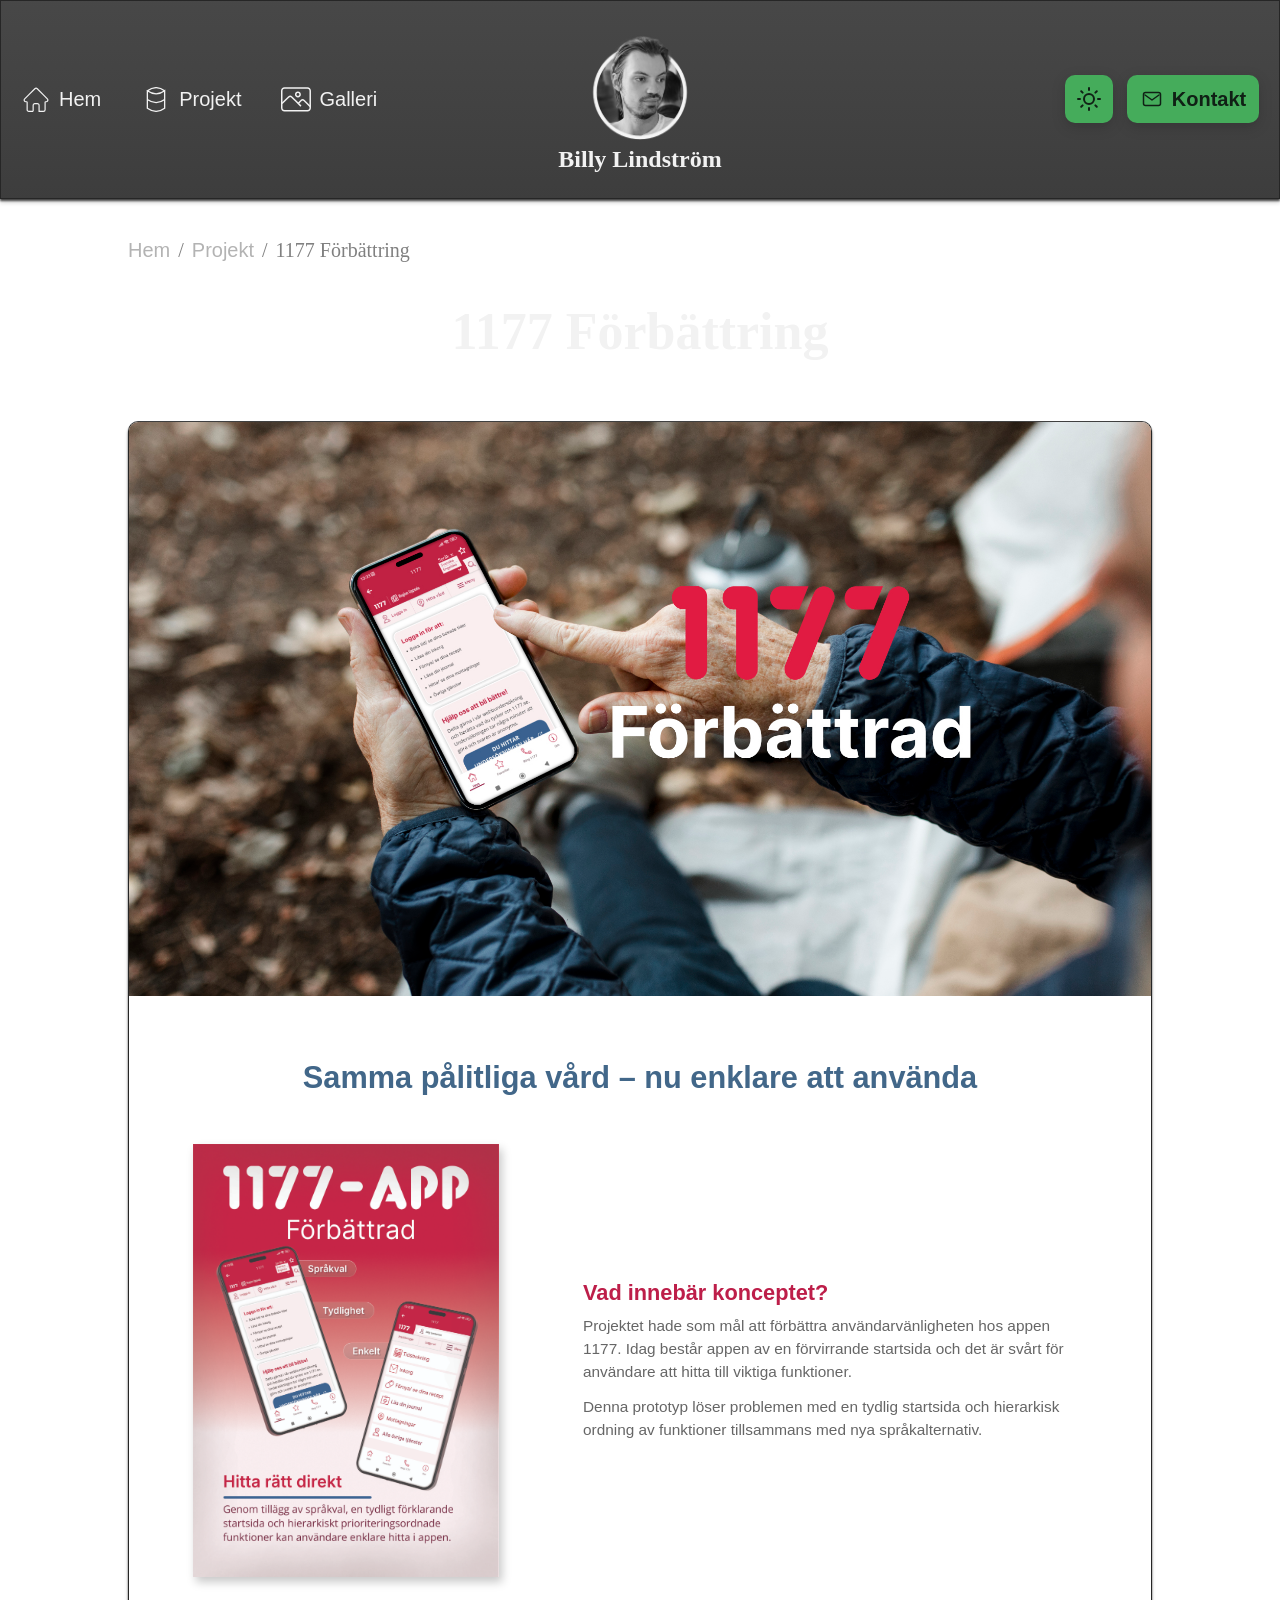
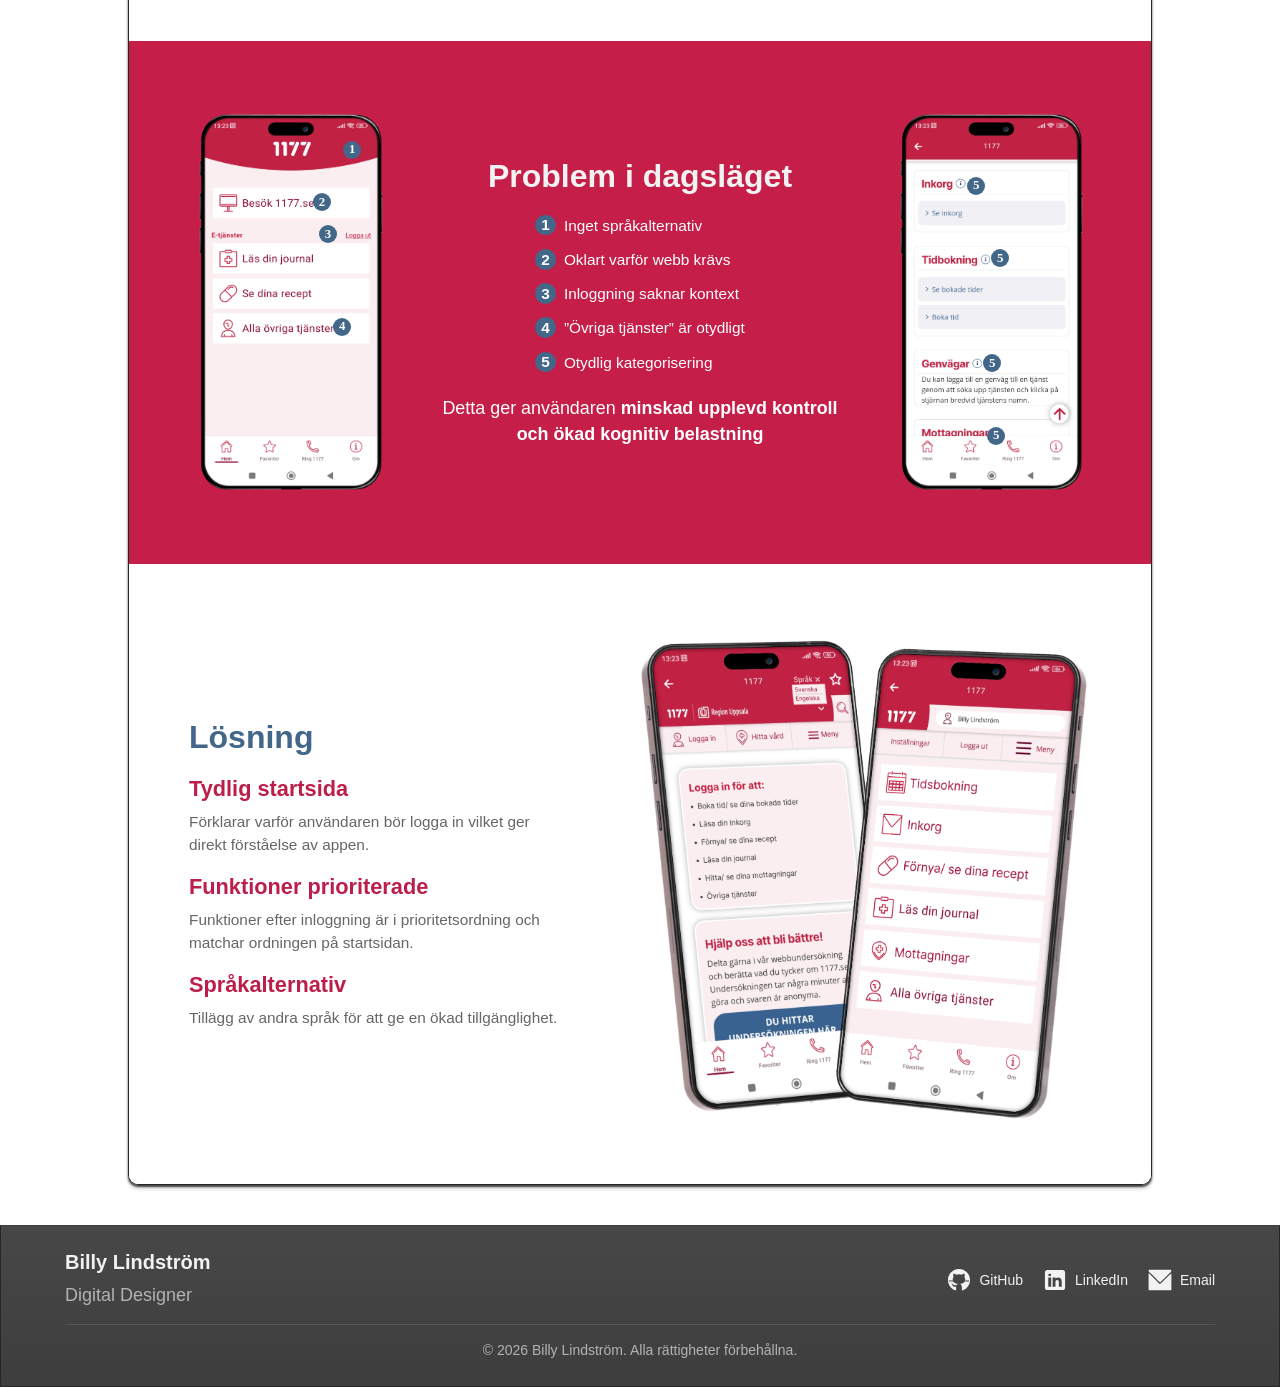
==== commit 66e2b3e2: "Made image to code for 1177 and affischsereie for "läs mer"" ====
--- a/1177-förbättring.html
+++ b/1177-förbättring.html
@@ -4,7 +4,7 @@
 <head>
     <meta charset="UTF-8">
     <meta name="viewport" content="width=device-width, initial-scale=1.0">
-    <title>Designmanifest</title>
+    <title>1177 Förbättring</title>
     <link rel="icon" type="image/png" href="images/Porträtt-svartvit2.png">
     <link rel="stylesheet" href="Main.css">
 </head>
@@ -96,7 +96,7 @@
         </nav>
     </header>
     <main>
-        <div class="designmanifest-page">
+        <div class="project-1177-page">
             <nav class="breadcrumbs">
                 <a href="index.html">Hem</a>
                 <span>/</span>
@@ -107,9 +107,89 @@
             <section class="Project-Title">
                 <h1>1177 Förbättring</h1>
             </section>
-            <div class="designmanifest-container">
-                <img id="designmanifest-uppslag1" src="images/1177_förbättring_läs-mer.jpg"
-                    alt="1177 Förbättring uppslag 1">
+            <div class="project-1177-frame">
+                <section class="project-1177-hero" aria-label="Introduktion till 1177 Förbättrad">
+                    <img src="images/1177-intro.jpg"
+                        alt="Person håller en mobil med 1177-appen, med texten 1177 Förbättrad">
+                </section>
+
+                <section class="project-1177-intro" aria-labelledby="project-1177-intro-title">
+                    <h2 id="project-1177-intro-title">Samma pålitliga vård – nu enklare att använda</h2>
+                    <div class="project-1177-intro-content">
+                        <img src="images/1177.jpg"
+                            alt="Affisch för 1177-appen med tydligare funktioner och språkalternativ"
+                            class="project-1177-poster">
+                        <div class="project-1177-copy">
+                            <h3>Vad innebär konceptet?</h3>
+                            <p>Projektet hade som mål att förbättra användarvänligheten hos appen 1177. Idag består
+                                appen av en förvirrande startsida och det är svårt för användare att hitta till viktiga
+                                funktioner.</p>
+                            <p>Denna prototyp löser problemen med en tydlig startsida och hierarkisk ordning av
+                                funktioner tillsammans med nya språkalternativ.</p>
+                        </div>
+                    </div>
+                </section>
+
+                <section class="project-1177-problems" aria-labelledby="project-1177-problems-title">
+                    <div class="project-1177-phone-wrap">
+                        <img src="images/1177-problem1.png" alt="Skärmbild av 1177-appens nuvarande startsida"
+                            class="project-1177-phone">
+                        <span class="project-1177-phone-marker" style="--marker-x: 81%; --marker-y: 12%;"
+                            aria-hidden="true">1</span>
+                        <span class="project-1177-phone-marker" style="--marker-x: 66%; --marker-y: 25%;"
+                            aria-hidden="true">2</span>
+                        <span class="project-1177-phone-marker" style="--marker-x: 69%; --marker-y: 33%;"
+                            aria-hidden="true">3</span>
+                        <span class="project-1177-phone-marker" style="--marker-x: 76%; --marker-y: 56%;"
+                            aria-hidden="true">4</span>
+                    </div>
+                    <div class="project-1177-problem-copy">
+                        <h2 id="project-1177-problems-title">Problem i dagsläget</h2>
+                        <ol>
+                            <li>Inget språkalternativ</li>
+                            <li>Oklart varför webb krävs</li>
+                            <li>Inloggning saknar kontext</li>
+                            <li>”Övriga tjänster” är otydligt</li>
+                            <li>Otydlig kategorisering</li>
+                        </ol>
+                        <p>Detta ger användaren <strong>minskad upplevd kontroll och ökad kognitiv belastning</strong>
+                        </p>
+                    </div>
+                    <div class="project-1177-phone-wrap">
+                        <img src="images/1177-problem2.png" alt="Skärmbild av 1177-appens otydliga tjänstesidor"
+                            class="project-1177-phone">
+                        <span class="project-1177-phone-marker" style="--marker-x: 43%; --marker-y: 21%;"
+                            aria-hidden="true">5</span>
+                        <span class="project-1177-phone-marker" style="--marker-x: 55%; --marker-y: 39%;"
+                            aria-hidden="true">5</span>
+                        <span class="project-1177-phone-marker" style="--marker-x: 51%; --marker-y: 65%;"
+                            aria-hidden="true">5</span>
+                        <span class="project-1177-phone-marker" style="--marker-x: 53%; --marker-y: 83%;"
+                            aria-hidden="true">5</span>
+                    </div>
+                </section>
+
+                <section class="project-1177-solution" aria-labelledby="project-1177-solution-title">
+                    <div class="project-1177-solution-copy">
+                        <h2 id="project-1177-solution-title">Lösning</h2>
+                        <article>
+                            <h3>Tydlig startsida</h3>
+                            <p>Förklarar varför användaren bör logga in vilket ger direkt förståelse av appen.</p>
+                        </article>
+                        <article>
+                            <h3>Funktioner prioriterade</h3>
+                            <p>Funktioner efter inloggning är i prioritetsordning och matchar ordningen på startsidan.
+                            </p>
+                        </article>
+                        <article>
+                            <h3>Språkalternativ</h3>
+                            <p>Tillägg av andra språk för att ge en ökad tillgänglighet.</p>
+                        </article>
+                    </div>
+                    <img src="images/1177-lösning.png"
+                        alt="Förbättrad 1177-app med språkalternativ, tydlig information och prioriterade funktioner"
+                        class="project-1177-solution-image">
+                </section>
             </div>
         </div>
     </main>
--- a/Main.css
+++ b/Main.css
@@ -2314,4 +2314,661 @@
     font-size: var(--font-size-7xl);
     padding: 10px;
   }
+}
+
+/* ===================================
+   HANDPAINTED DISCS PROJECT PAGE
+   =================================== */
+
+.handpainted-page {
+  display: flex;
+  flex-direction: column;
+  align-items: center;
+  padding: 40px 10%;
+  padding-bottom: 40px;
+}
+
+.handpainted-page>.breadcrumbs {
+  width: 1200px;
+  max-width: 100%;
+  margin: 0 0 24px;
+}
+
+.handpainted-page .Project-Title h1 {
+  font-size: var(--font-size-9xl);
+  margin: 0 0 40px;
+  padding: 20px;
+}
+
+.handpainted-content-frame {
+  width: 1200px;
+  max-width: 100%;
+  border: solid 1px var(--border);
+  border-top: solid 1px var(--highlight);
+  border-radius: 10px;
+  overflow: hidden;
+  box-shadow: var(--shadow);
+}
+
+.handpainted-slide {
+  width: 100%;
+  aspect-ratio: 16 / 9;
+  overflow: hidden;
+}
+
+.handpainted-posters {
+  display: grid;
+  place-items: center;
+  padding: 5% 6%;
+  background: #e6d4a8;
+}
+
+.handpainted-posters-grid {
+  width: 100%;
+  display: grid;
+  grid-template-columns: repeat(3, minmax(0, 1fr));
+  align-items: center;
+  justify-items: center;
+  gap: clamp(24px, 6%, 72px);
+}
+
+.handpainted-posters-grid img {
+  display: block;
+  width: 100%;
+  max-height: 60vh;
+  object-fit: contain;
+  box-shadow: 5px 7px 8px rgb(0 0 0 / 25%);
+}
+
+.handpainted-brief {
+  display: flex;
+  align-items: center;
+  background: #303b2b;
+  color: #f7f7f4;
+  padding: 5%;
+}
+
+.handpainted-brief-content {
+  width: 100%;
+  align-self: flex-start;
+}
+
+.handpainted-brief h2,
+.handpainted-process>h2 {
+  position: relative;
+  width: fit-content;
+  font-family: var(--font-heading);
+  font-size: clamp(2rem, 3vw, 2.75rem);
+  line-height: 1.2;
+}
+
+.handpainted-brief h2 {
+  margin-bottom: 34px;
+}
+
+.handpainted-brief h2::after,
+.handpainted-process>h2::after {
+  content: "";
+  position: absolute;
+  width: 165px;
+  height: 4px;
+  bottom: -16px;
+  left: 0;
+  background: #e6d4a8;
+}
+
+.handpainted-brief-grid {
+  display: grid;
+  grid-template-columns: repeat(2, minmax(0, 1fr));
+  column-gap: 8%;
+}
+
+.handpainted-brief-column {
+  display: flex;
+  flex-direction: column;
+  gap: clamp(22px, 3vw, 44px);
+}
+
+.handpainted-brief article h3 {
+  margin-bottom: 8px;
+  font-family: var(--font-heading);
+  font-size: clamp(1.15rem, 1.7vw, 1.5rem);
+  line-height: 1.3;
+  color: inherit;
+}
+
+.handpainted-brief article p {
+  font-size: clamp(0.95rem, 1.2vw, 1.125rem);
+  line-height: 1.5;
+  color: inherit;
+}
+
+.handpainted-process {
+  background: #e6d4a8;
+  color: #303b2b;
+  padding: 5% 8% 4%;
+}
+
+.handpainted-process>h2 {
+  margin: 0 auto 28px;
+  text-align: center;
+  color: #303b2b;
+}
+
+.handpainted-process>h2::after {
+  left: 50%;
+  transform: translateX(-50%);
+  background: #303b2b;
+}
+
+.handpainted-process-groups {
+  display: grid;
+  grid-template-columns: minmax(0, 1fr) minmax(0, 1fr);
+  align-items: start;
+  gap: 10%;
+}
+
+.handpainted-sketch-group h3 {
+  margin-bottom: 18px;
+  text-align: center;
+  font-family: var(--font-heading);
+  font-size: clamp(1.15rem, 1.7vw, 1.5rem);
+  color: inherit;
+}
+
+.handpainted-rough-sketches,
+.handpainted-detailed-sketches {
+  display: grid;
+  align-items: start;
+  justify-items: center;
+  gap: 18px;
+}
+
+.handpainted-rough-sketches {
+  grid-template-columns: repeat(3, minmax(0, 1fr));
+}
+
+.handpainted-detailed-sketches {
+  grid-template-columns: repeat(3, minmax(0, 1fr));
+  gap: 24px;
+}
+
+.handpainted-rough-sketches img,
+.handpainted-detailed-sketches img {
+  display: block;
+  width: 100%;
+  height: min(24vh, 190px);
+  object-fit: contain;
+  filter: drop-shadow(2px 3px 2px rgb(0 0 0 / 25%));
+}
+
+@media (max-width: 1100px) {
+
+  .handpainted-brief,
+  .handpainted-process {
+    aspect-ratio: auto;
+  }
+
+  .handpainted-brief {
+    padding: 4%;
+  }
+
+  .handpainted-brief h2 {
+    margin-bottom: 28px;
+  }
+
+  .handpainted-brief-grid {
+    column-gap: 5%;
+  }
+
+  .handpainted-brief-column {
+    gap: 20px;
+  }
+
+  .handpainted-process {
+    padding-right: 5%;
+    padding-left: 5%;
+  }
+
+  .handpainted-process-groups {
+    gap: 5%;
+  }
+
+  .handpainted-detailed-sketches {
+    gap: 12px;
+  }
+}
+
+@media (max-width: 700px) {
+  .handpainted-page {
+    padding: 20px 5%;
+  }
+
+  .handpainted-page .Project-Title h1 {
+    font-size: var(--font-size-7xl);
+    margin-bottom: 24px;
+    padding: 10px;
+  }
+
+  .handpainted-page>.breadcrumbs {
+    margin-bottom: 20px;
+    font-size: var(--font-size-md);
+  }
+
+  .handpainted-slide {
+    aspect-ratio: auto;
+    overflow: visible;
+  }
+
+  .handpainted-posters {
+    padding: 32px 5%;
+  }
+
+  .handpainted-posters-grid {
+    grid-template-columns: minmax(0, 1fr);
+    gap: 28px;
+  }
+
+  .handpainted-posters-grid img {
+    width: min(100%, 320px);
+    max-height: none;
+  }
+
+  .handpainted-brief {
+    padding: 36px 7%;
+  }
+
+  .handpainted-brief-grid {
+    grid-template-columns: minmax(0, 1fr);
+    row-gap: 22px;
+  }
+
+  .handpainted-brief h2,
+  .handpainted-process>h2 {
+    font-size: 2rem;
+  }
+
+  .handpainted-brief h2::after,
+  .handpainted-process>h2::after {
+    width: 130px;
+  }
+
+  .handpainted-brief article h3 {
+    font-size: 1.15rem;
+  }
+
+  .handpainted-brief article p {
+    font-size: 1rem;
+  }
+
+  .handpainted-process {
+    padding: 36px 6%;
+  }
+
+  .handpainted-process>h2 {
+    margin-bottom: 32px;
+  }
+
+  .handpainted-process-groups {
+    grid-template-columns: minmax(0, 1fr);
+    gap: 32px;
+  }
+
+  .handpainted-sketch-group h3 {
+    margin-bottom: 14px;
+    font-size: 1.15rem;
+  }
+
+  .handpainted-rough-sketches {
+    grid-template-columns: repeat(2, minmax(0, 1fr));
+    gap: 12px;
+  }
+
+  .handpainted-detailed-sketches {
+    grid-template-columns: repeat(2, minmax(0, 1fr));
+    gap: 12px;
+  }
+
+  .handpainted-rough-sketches img,
+  .handpainted-detailed-sketches img {
+    height: auto;
+  }
+}
+
+/* ===================================
+   1177 IMPROVEMENT PROJECT PAGE
+   =================================== */
+
+.project-1177-page {
+  display: flex;
+  flex-direction: column;
+  align-items: center;
+  padding: 40px 10%;
+}
+
+.project-1177-page>.breadcrumbs {
+  width: 1200px;
+  max-width: 100%;
+  margin-bottom: 20px;
+}
+
+.project-1177-page .Project-Title h1 {
+  font-size: var(--font-size-9xl);
+  margin: 0 0 40px;
+  padding: 20px;
+}
+
+.project-1177-frame {
+  width: 1200px;
+  max-width: 100%;
+  border: solid 1px var(--border);
+  border-top: solid 1px var(--highlight);
+  border-radius: 10px;
+  overflow: hidden;
+  box-shadow: var(--shadow);
+}
+
+.project-1177-hero img {
+  display: block;
+  width: 100%;
+  height: auto;
+}
+
+.project-1177-intro {
+  padding: clamp(28px, 5vw, 64px);
+  background: #fff;
+}
+
+.project-1177-intro>h2 {
+  margin-bottom: clamp(24px, 4vw, 48px);
+  color: #426789;
+  font-size: clamp(1.4rem, 2.4vw, 2.25rem);
+  text-align: center;
+}
+
+.project-1177-intro-content {
+  display: grid;
+  grid-template-columns: minmax(0, 0.85fr) minmax(0, 1.4fr);
+  align-items: center;
+  gap: clamp(28px, 7vw, 84px);
+}
+
+.project-1177-poster {
+  display: block;
+  width: min(100%, 360px);
+  max-height: 560px;
+  margin: 0 auto;
+  object-fit: contain;
+  box-shadow: 3px 5px 9px rgb(0 0 0 / 22%);
+}
+
+.project-1177-copy h3,
+.project-1177-solution-copy article h3 {
+  margin-bottom: 8px;
+  color: #bd1e49;
+  font-size: clamp(1.1rem, 1.7vw, 1.5rem);
+}
+
+.project-1177-copy p,
+.project-1177-solution-copy article p {
+  color: #666;
+  font-size: clamp(0.95rem, 1.2vw, 1.125rem);
+  line-height: 1.5;
+}
+
+.project-1177-copy p+p {
+  margin-top: 12px;
+}
+
+.project-1177-problems {
+  display: grid;
+  grid-template-columns: minmax(0, 0.75fr) minmax(0, 1.5fr) minmax(0, 0.75fr);
+  align-items: center;
+  gap: clamp(20px, 4vw, 48px);
+  padding: clamp(28px, 5vw, 60px);
+  background: #c51e49;
+  color: #fff;
+}
+
+.project-1177-phone-wrap {
+  position: relative;
+  width: 100%;
+  max-height: 430px;
+  aspect-ratio: 1 / 2;
+  justify-self: center;
+}
+
+.project-1177-phone {
+  display: block;
+  width: 100%;
+  height: 100%;
+  object-fit: contain;
+}
+
+.project-1177-phone-marker {
+  position: absolute;
+  top: var(--marker-y);
+  left: var(--marker-x);
+  display: grid;
+  width: clamp(14px, 1.5vw, 18px);
+  aspect-ratio: 1;
+  place-items: center;
+  transform: translate(-50%, -50%);
+  border-radius: 50%;
+  background: #426789;
+  color: #fff;
+  font-family: var(--font-heading);
+  font-size: clamp(0.6rem, 1vw, 0.8rem);
+  font-weight: 700;
+  line-height: 1;
+}
+
+.project-1177-problem-copy h2,
+.project-1177-solution-copy>h2 {
+  margin-bottom: 20px;
+  font-size: clamp(1.6rem, 2.5vw, 2.4rem);
+}
+
+.project-1177-problem-copy {
+  width: 100%;
+  max-width: 440px;
+  justify-self: center;
+  text-align: center;
+}
+
+.project-1177-problem-copy h2 {
+  text-align: center;
+}
+
+.project-1177-problem-copy ol {
+  display: flex;
+  flex-direction: column;
+  width: fit-content;
+  max-width: 100%;
+  align-self: center;
+  margin: 0 auto;
+  gap: 12px;
+  padding: 0;
+  list-style: none;
+  counter-reset: project-1177-problems;
+  font-family: var(--font-body);
+  font-size: clamp(0.95rem, 1.2vw, 1.125rem);
+  line-height: 1.45;
+}
+
+.project-1177-problem-copy li {
+  display: flex;
+  width: 100%;
+  align-items: flex-start;
+  gap: 8px;
+  counter-increment: project-1177-problems;
+}
+
+.project-1177-problem-copy li::before {
+  content: counter(project-1177-problems);
+  display: grid;
+  flex: 0 0 1.35em;
+  width: 1.35em;
+  height: 1.35em;
+  place-items: center;
+  border-radius: 50%;
+  background: #426789;
+  color: #fff;
+  font-weight: 700;
+  line-height: 1;
+}
+
+.project-1177-problem-copy>p {
+  margin-top: 22px;
+  color: #fff;
+  font-size: clamp(1rem, 1.4vw, 1.3rem);
+  line-height: 1.45;
+  text-align: center;
+}
+
+.project-1177-solution {
+  display: grid;
+  grid-template-columns: minmax(0, 0.9fr) minmax(0, 1.1fr);
+  align-items: center;
+  gap: clamp(28px, 6vw, 72px);
+  padding: clamp(28px, 5vw, 60px);
+  background: #fff;
+}
+
+.project-1177-solution-copy>h2 {
+  color: #426789;
+}
+
+.project-1177-solution-copy article+article {
+  margin-top: 18px;
+}
+
+.project-1177-solution-image {
+  display: block;
+  width: 100%;
+  height: auto;
+  object-fit: contain;
+}
+
+@media (max-width: 900px) {
+  .project-1177-page {
+    padding: 30px 5%;
+  }
+
+  .project-1177-page .Project-Title h1 {
+    font-size: var(--font-size-8xl);
+    padding: 15px;
+  }
+
+  .project-1177-intro-content {
+    grid-template-columns: minmax(0, 0.9fr) minmax(0, 1.1fr);
+    gap: 28px;
+  }
+
+  .project-1177-problems {
+    grid-template-columns: minmax(0, 0.65fr) minmax(0, 1.5fr) minmax(0, 0.65fr);
+    gap: 18px;
+  }
+
+  .project-1177-phone-wrap {
+    max-height: 300px;
+  }
+}
+
+@media (max-width: 600px) {
+  .project-1177-page {
+    padding: 20px 5%;
+  }
+
+  .project-1177-page .Project-Title h1 {
+    font-size: var(--font-size-7xl);
+    margin-bottom: 24px;
+    padding: 10px;
+  }
+
+  .project-1177-page>.breadcrumbs {
+    margin-bottom: 20px;
+    font-size: var(--font-size-md);
+  }
+
+  .project-1177-intro-content,
+  .project-1177-solution {
+    grid-template-columns: minmax(0, 1fr);
+  }
+
+  .project-1177-intro {
+    padding: 28px 22px;
+  }
+
+  .project-1177-intro>h2 {
+    font-size: 1.4rem;
+  }
+
+  .project-1177-poster {
+    width: min(80%, 280px);
+    max-height: none;
+  }
+
+  .project-1177-copy h3,
+  .project-1177-solution-copy article h3 {
+    font-size: 1.1rem;
+  }
+
+  .project-1177-copy p,
+  .project-1177-solution-copy article p {
+    font-size: 1rem;
+  }
+
+  .project-1177-problems {
+    grid-template-columns: minmax(0, 1fr) minmax(0, 1fr);
+    gap: 20px 14px;
+    padding: 28px 20px;
+  }
+
+  .project-1177-problem-copy {
+    grid-column: 1 / -1;
+    grid-row: 1;
+  }
+
+  .project-1177-problem-copy h2 {
+    font-size: 1.7rem;
+    text-align: center;
+  }
+
+  .project-1177-problem-copy ol {
+    gap: 8px;
+    font-size: 0.95rem;
+  }
+
+  .project-1177-problem-copy li {
+    text-align: left;
+  }
+
+  .project-1177-problem-copy>p {
+    font-size: 1rem;
+  }
+
+  .project-1177-phone {
+    width: 100%;
+  }
+
+  .project-1177-phone-wrap {
+    width: min(100%, 190px);
+    max-height: none;
+    justify-self: center;
+  }
+
+  .project-1177-phone-marker {
+    width: 14px;
+    font-size: 0.625rem;
+  }
+
+  .project-1177-solution {
+    gap: 24px;
+    padding: 28px 22px;
+  }
+
+  .project-1177-solution-copy>h2 {
+    font-size: 1.7rem;
+  }
 }
